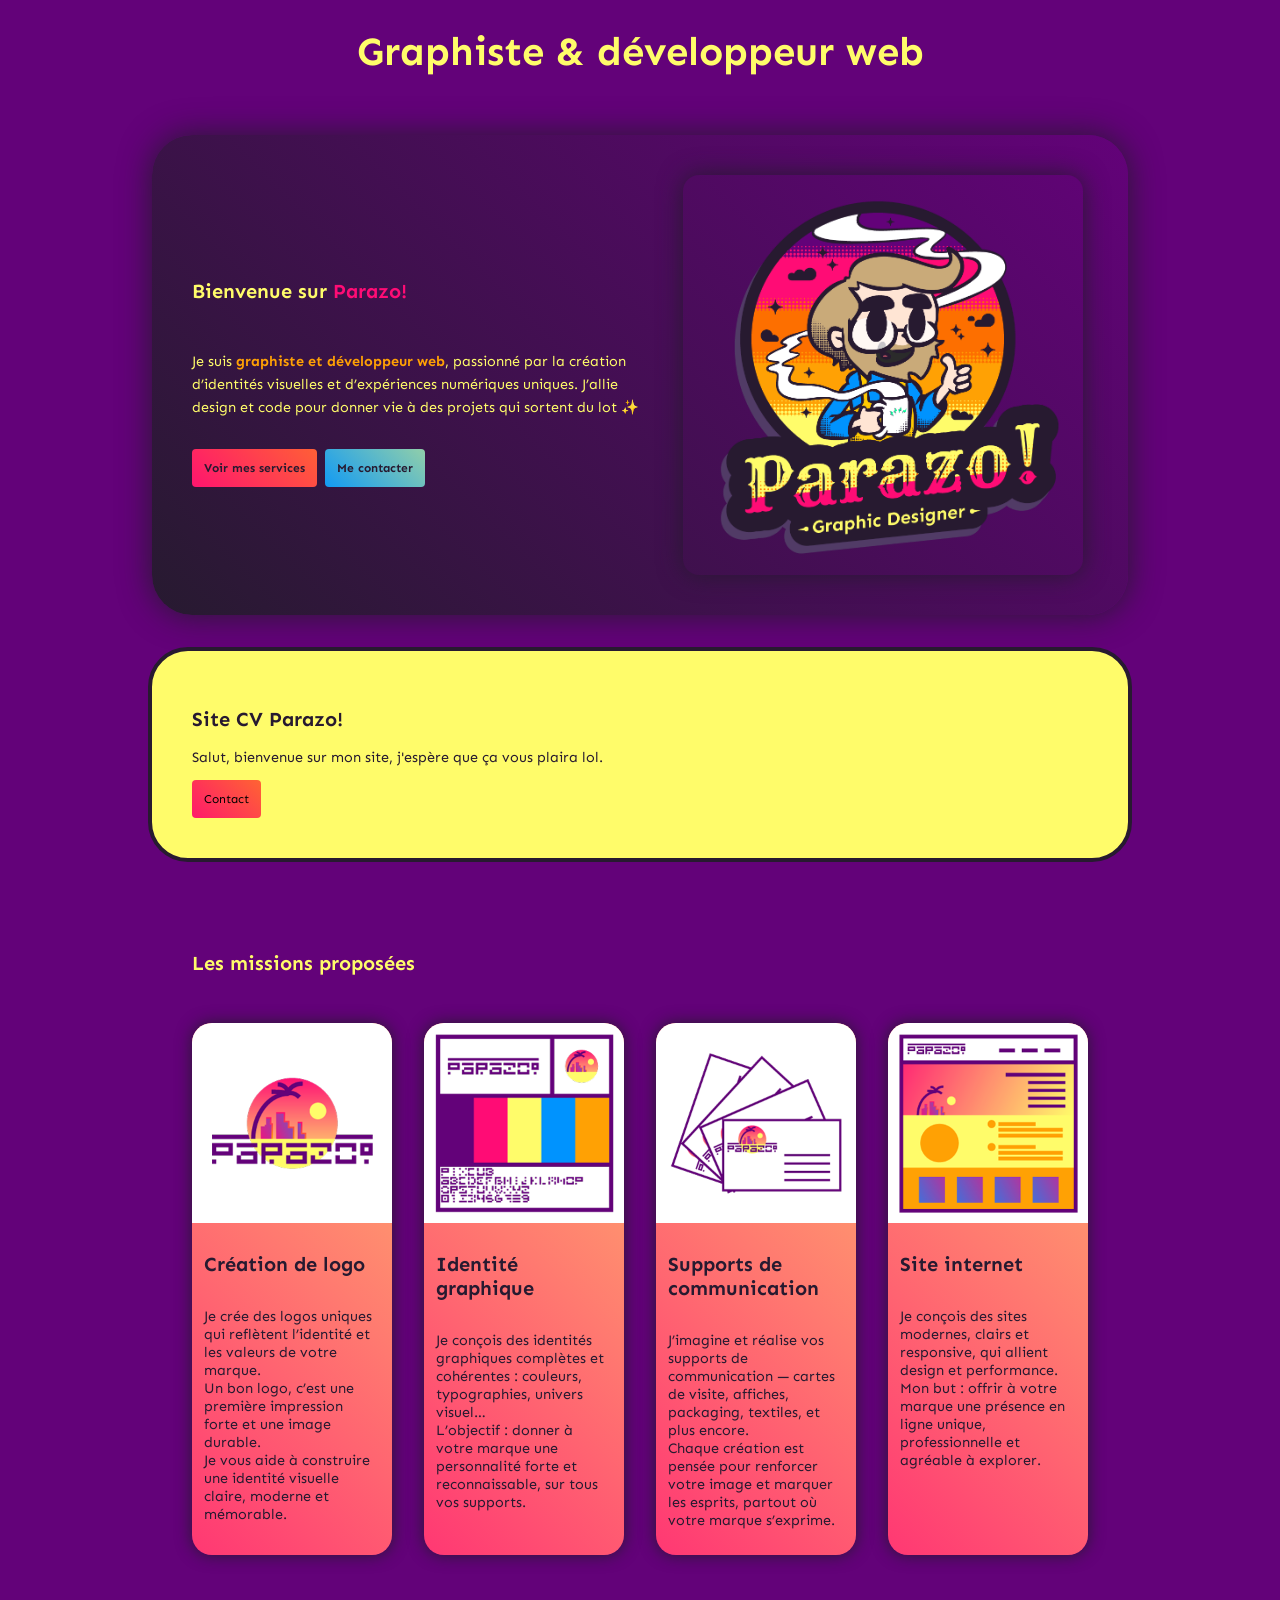
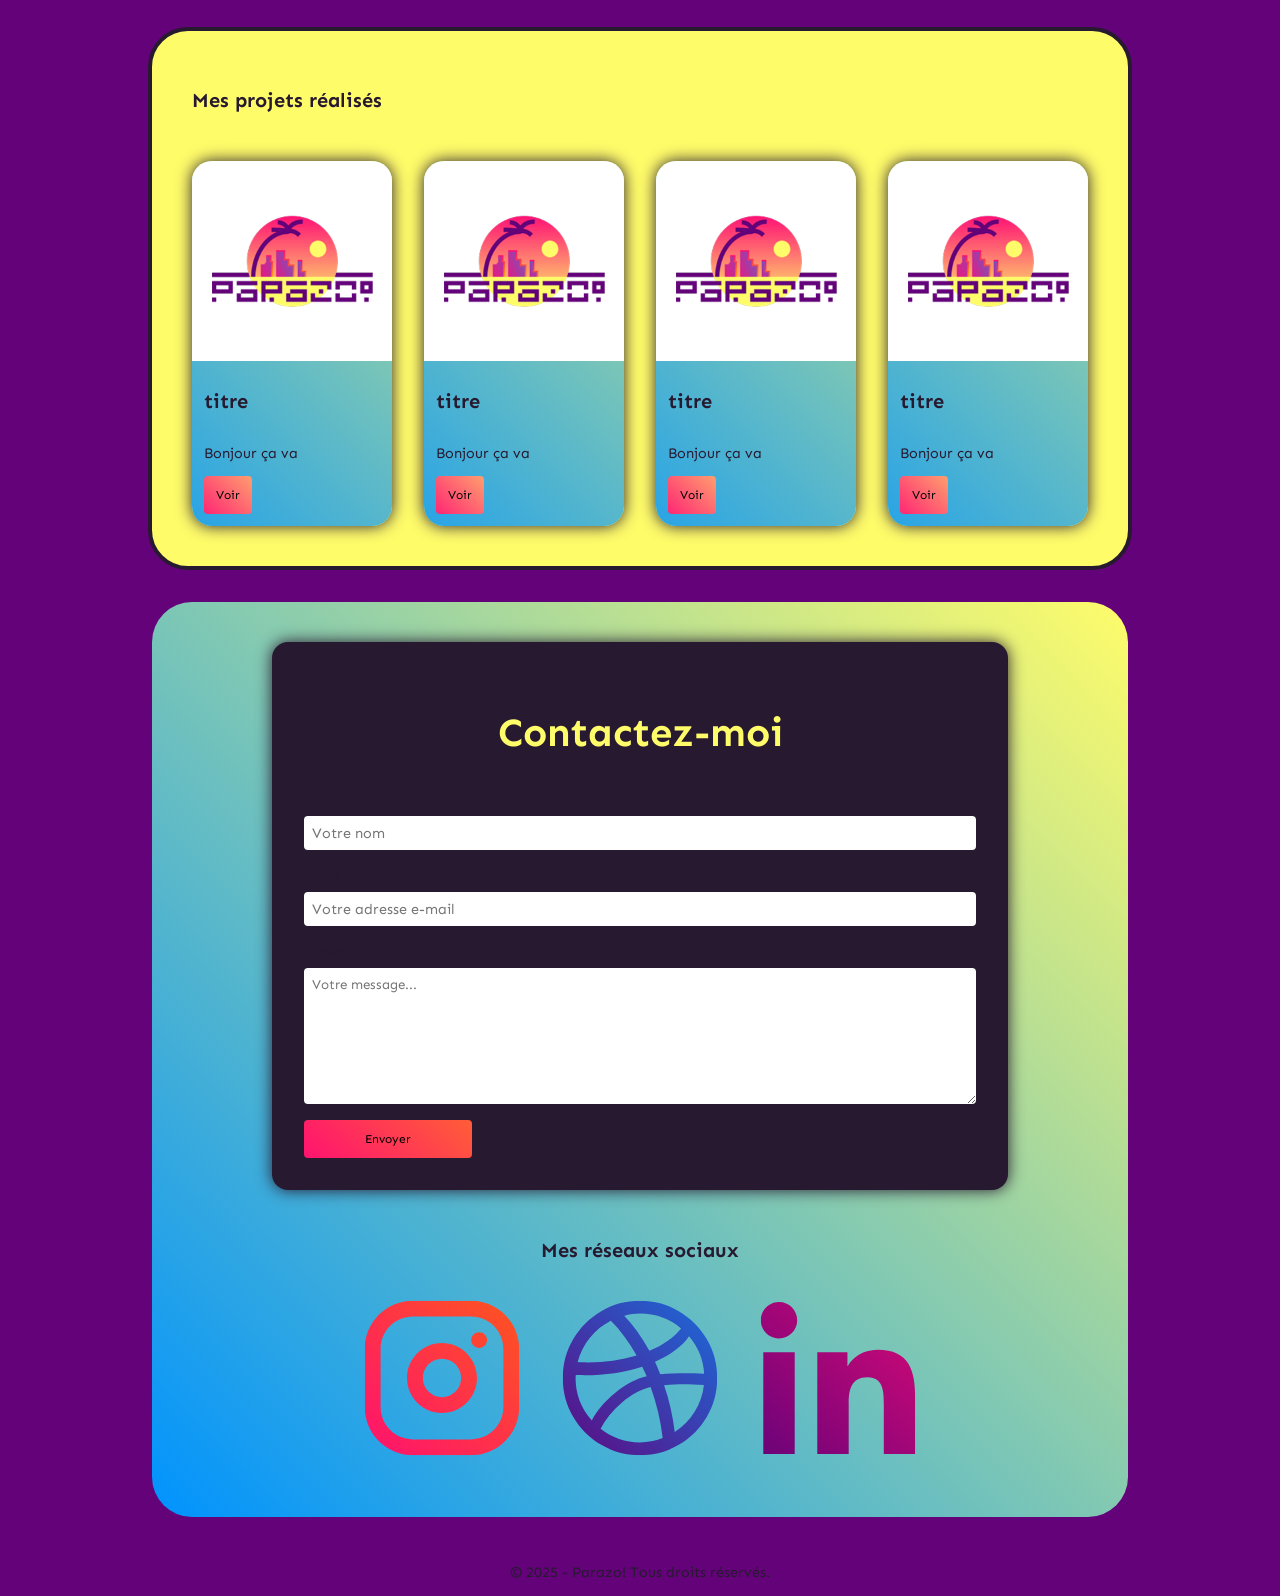
==== site/index.html @ 8d4d84cd "animation on cards" ====
<!doctype html>
<html lang="fr">
<head>
  <meta charset="utf-8">
  <meta name="viewport" content="width=device-width, initial-scale=1.0">
  <title>Parazo!</title>
  <link rel="stylesheet" href="style.css">
  <link rel="preconnect" href="https://fonts.googleapis.com">
  <link rel="preconnect" href="https://fonts.gstatic.com" crossorigin>
  <link href="https://fonts.googleapis.com/css2?family=Sen:wght@400..800&display=swap" rel="stylesheet">
</head>
<body>
    <!-- <header class="background-color-light">
        <img class="logo_mobile" alt="Logo de Parazo!" src="img/logo.png">
        <img class="logo_desktop" src="img/texteonly.png" alt="logo de Parazo! horizontal">
        <nav class="nav_bar element_hidden" id="nav_bar">
            <a href="index.html" class="current-page">Accueil</a>
            <a href="#">Missions</a>
            <a href="#">Projets</a>
            <a href="#contacts">Contact</a>
        </nav>
        <button class="menu_hamburger" id="menu_hamburger">
            <img src="burger.svg" alt="icon burger menu" id="icon_menu_hamburger" class="icon_menu_hamburger">
            <img src="burger_cross.svg" alt="icon cross menu" id="icon_menu_cross" class="element_hidden">
        </button>
    </header> -->
    <main id="main">
        <h1 class="font-color-light">Graphiste & développeur web</h1>
        <section id="presentation" class="section background-color-gradient-darkto1 box-shadow-l anim-trans">
            <div class="pres-content" style="display: flex; flex-direction: row; align-items: center; justify-content: space-between; gap: var(--gap-l); flex-wrap: wrap;">
                
                <!-- Bloc texte -->
                <div class="pres-text" style="flex: 1 1 45%; display: flex; flex-direction: column; gap: var(--gap-m);">
                    <h2 class="font-color-light">Bienvenue sur <span class="font-color-2">Parazo!</span></h2>
                    <p class="font-color-light" style="line-height: 1.6;">
                        Je suis <strong class="font-color-4">graphiste et développeur web</strong>, passionné par la création d’identités visuelles et d’expériences numériques uniques.  
                        J’allie design et code pour donner vie à des projets qui sortent du lot ✨
                    </p>
                    <div style="display: flex; gap: var(--gap-s); flex-wrap: wrap;">
                        <a href="#missions" class="btn background-color-gradient-size-200 background-color-gradient-2to4 background-color-gradient-hover anim-trans scale scale-clic color-clic focus box-shadow-s-hover">
                            Voir mes services
                        </a>
                        <a href="#contacts" class="btn background-color-gradient-size-200 background-color-gradient-5tolight background-color-gradient-hover anim-trans scale scale-clic color-clic focus box-shadow-s-hover">
                            Me contacter
                        </a>
                    </div>
                </div>

                <!-- Bloc image ou visuel -->
                <div class="pres-image" style="flex: 1 1 40%; display: flex; justify-content: center; align-items: center;">
                    <img src="img/logo.png" alt="Illustration de Parazo" 
                        style="width: 100%; max-width: 400px; border-radius: var(--border-radius-m); box-shadow: 0 0 3rem var(--color-dark);">
                </div>

            </div>
        </section>
        <section id="presentation" class="section section-pos">
            <h2>Site CV Parazo!</h2>
            <p>Salut, bienvenue sur mon site, j'espère que ça vous plaira lol.</p>
            <button class="btn background-color-gradient-size-200 background-color-gradient-2to4 background-color-gradient-hover anim-trans scale scale-clic color-clic focus box-shadow-s-hover">
                Contact
            </button>
        </section>
        <section id="missions" class="section pres-missions">
            <h2 class="font-color-light">Les missions proposées</h2>
            <div class="pres-missions-cards anim-scroll-card anim-trans">
                <article id="card" class="card background-color-gradient-2tolight background-color-gradient-size-200 background-color-gradient-hover anim-trans scale box-shadow-m box-shadow-l-hover">
                    <img class="card-img" src="img/missions/logo.png" alt="illustration mission logo">
                    <div class="card-body font-color-dark">
                        <h2>Création de logo</h2>
                        <p>Je crée des logos uniques qui reflètent l’identité et les valeurs de votre marque.<br>
Un bon logo, c’est une première impression forte et une image durable.<br>
Je vous aide à construire une identité visuelle claire, moderne et mémorable.</p>
                        <!-- <button class="btn background-color-gradient-size-200 background-color-gradient-5tolight background-color-gradient-hover anim-trans scale scale-clic color-clic focus box-shadow-s-hover">
                            Voir
                        </button> -->
                    </div>
                </article>
                <article id="card" class="card background-color-gradient-2tolight background-color-gradient-size-200 background-color-gradient-hover anim-trans scale box-shadow-m box-shadow-l-hover">
                    <img class="card-img" src="img/missions/identite.png" alt="illustration mission logo">
                    <div class="card-body font-color-dark">
                        <h2>Identité graphique</h2>
                        <p>Je conçois des identités graphiques complètes et cohérentes : couleurs, typographies, univers visuel…<br>
L’objectif : donner à votre marque une personnalité forte et reconnaissable, sur tous vos supports.</p>
                        <!-- <button class="btn background-color-gradient-size-200 background-color-gradient-5tolight background-color-gradient-hover anim-trans scale scale-clic color-clic focus box-shadow-s-hover">
                            Voir
                        </button> -->
                    </div>
                </article>
                <article id="card" class="card background-color-gradient-2tolight background-color-gradient-size-200 background-color-gradient-hover anim-trans scale box-shadow-m box-shadow-l-hover">
                    <img class="card-img" src="img/missions/carte.png" alt="illustration mission logo">
                    <div class="card-body font-color-dark">
                        <h2>Supports de communication</h2>
                        <p>J’imagine et réalise vos supports de communication — cartes de visite, affiches, packaging, textiles, et plus encore.<br>
Chaque création est pensée pour renforcer votre image et marquer les esprits, partout où votre marque s’exprime.</p>
                        <!-- <button class="btn background-color-gradient-size-200 background-color-gradient-5tolight background-color-gradient-hover anim-trans scale scale-clic color-clic focus box-shadow-s-hover">
                            Voir
                        </button> -->
                    </div>
                </article>
                <article id="card" class="card background-color-gradient-2tolight background-color-gradient-size-200 background-color-gradient-hover anim-trans scale box-shadow-m box-shadow-l-hover">
                    <img class="card-img" src="img/missions/website.png" alt="illustration mission logo">
                    <div class="card-body font-color-dark">
                        <h2>Site internet</h2>
                        <p>Je conçois des sites modernes, clairs et responsive, qui allient design et performance.<br>
Mon but : offrir à votre marque une présence en ligne unique, professionnelle et agréable à explorer.</p>
                        <!-- <button class="btn background-color-gradient-size-200 background-color-gradient-5tolight background-color-gradient-hover anim-trans scale scale-clic color-clic focus box-shadow-s-hover">
                            Voir
                        </button> -->
                    </div>
                </article>
            </div>
        </section>
        <section id="projects" class="section section-pos pres-missions">
            <h2 class="font-color-dark">Mes projets réalisés</h2>
            <div class="pres-missions-cards anim-scroll-card anim-trans">
                <article id="card" class="card background-color-gradient-5tolight background-color-gradient-size-200 background-color-gradient-hover anim-trans scale box-shadow-m box-shadow-l-hover">
                    <img class="card-img" src="img/missions/logo.png" alt="illustration mission logo">
                    <div class="card-body font-color-dark">
                        <h2>titre</h2>
                        <p>Bonjour ça va</p>
                        <button class="btn background-color-gradient-size-200 background-color-gradient-2tolight background-color-gradient-hover anim-trans scale scale-clic color-clic focus box-shadow-s-hover">
                            Voir
                        </button>
                    </div>
                </article>
                <article id="card" class="card background-color-gradient-5tolight background-color-gradient-size-200 background-color-gradient-hover anim-trans scale box-shadow-m box-shadow-l-hover">
                    <img class="card-img" src="img/missions/logo.png" alt="illustration mission logo">
                    <div class="card-body font-color-dark">
                        <h2>titre</h2>
                        <p>Bonjour ça va</p>
                        <button class="btn background-color-gradient-size-200 background-color-gradient-2tolight background-color-gradient-hover anim-trans scale scale-clic color-clic focus box-shadow-s-hover">
                            Voir
                        </button>
                    </div>
                </article>
                <article id="card" class="card background-color-gradient-5tolight background-color-gradient-size-200 background-color-gradient-hover anim-trans scale box-shadow-m box-shadow-l-hover">
                    <img class="card-img" src="img/missions/logo.png" alt="illustration mission logo">
                    <div class="card-body font-color-dark">
                        <h2>titre</h2>
                        <p>Bonjour ça va</p>
                        <button class="btn background-color-gradient-size-200 background-color-gradient-2tolight background-color-gradient-hover anim-trans scale scale-clic color-clic focus box-shadow-s-hover">
                            Voir
                        </button>
                    </div>
                </article>
                <article id="card" class="card background-color-gradient-5tolight background-color-gradient-size-200 background-color-gradient-hover anim-trans scale box-shadow-m box-shadow-l-hover">
                    <img class="card-img" src="img/missions/logo.png" alt="illustration mission logo">
                    <div class="card-body font-color-dark">
                        <h2>titre</h2>
                        <p>Bonjour ça va</p>
                        <button class="btn background-color-gradient-size-200 background-color-gradient-2tolight background-color-gradient-hover anim-trans scale scale-clic color-clic focus box-shadow-s-hover">
                            Voir
                        </button>
                    </div>
                </article>
            </div>
        </section>
        <section id="contacts" class="contacts background-color-gradient-5tolight">
            <div class="contact-form background-color-dark font-color-light box-shadow-m anim-scroll-card anim-trans">
                <h1 class="text-align-center">Contactez-moi</h1>
                <form class="form">
                    <div class="form-group">
                        <label for="name">Nom</label>
                        <input type="text" id="name" name="name" placeholder="Votre nom" class="focus-form" required>
                    </div>
                    <div class="form-group">
                        <label for="email">Email</label>
                        <input type="email" id="email" name="email" placeholder="Votre adresse e-mail" class="focus-form" required>
                    </div>
                    <div class="form-group">
                        <label for="message">Message</label>
                        <textarea id="message" name="message" placeholder="Votre message..." class="focus-form" required></textarea>
                    </div>
                    <button type="submit" class="btn btn-form align-self-left background-color-gradient-size-200 background-color-gradient-2to4 background-color-gradient-hover anim-trans scale scale-clic color-clic focus box-shadow-s-hover">
                        Envoyer
                    </button>
                </form>
            </div>
            <div class="contact-socials">
                <h2>Mes réseaux sociaux</h2>
                <div class="socials">
                    <img class="scale anim-trans" src="socials/insta.svg">
                    <img class="scale anim-trans" src="socials/dribbble.svg">
                    <img class="scale anim-trans" src="socials/linkedin.svg">
                </div>
            </div>
        </section>
    </main>
    <footer>
        <p>© 2025 - Parazo! Tous droits réservés.</p>
    </footer>
    <script src="js/menu_hamburger.js"></script>
    <script src="js/test_alveoles.js"></script>
    <script src="js/slider.js"></script>
    <script src="anim-scroll-card.js"></script>
</body>
</html>
---- site/style.css ----
/*

Voici le CSS.
Pour aller au CSS desktop, ctrl + f --> tapez "CSS desktop"
Pour aller au CSS mobile, ctrl + f --> tapez "CSS mobile"

*/

/*
    | SYSTEMIC CSS DOC
    ------------------

    OBJECTIF :
    Ce fichier définit un DESIGN SYSTEM stable basé sur la charte graphique.
    On y trouve :
    - Des variables globales (couleurs, radius, border, gap…)
    - Des classes utilitaires fixes (couleurs, alignement, box-shadows…)
    - Des règles globales (focus, base typographique)

    PHILOSOPHIE :
    - Les variables : servent aux styles constants, communs à tous les éléments 
      (ex : radius des sections, border size des composants).
    - Les classes utilitaires : servent à appliquer rapidement les variantes 
      prévues par la charte (ex : choisir parmi 4 couleurs de fond prédéfinies).
    - Pas de nouvelle couleur, pas de valeur inventée : tout vient de la charte.
    - Accessibilité : focus visible et uniforme partout.

    STRUCTURE :
    1. VARIABLES
       - Couleurs officielles de la charte
       - Border-radius et border-size globaux
       - Gaps standards
    2. CLASSES UTILITAIRES
       - Couleurs (texte, fond, gradients)
       - Alignement (text-align, align-self)
       - Ombres (box-shadow normal et hover)
    3. BASE
       - Font globale
       - Règles typographiques par défaut
       - Layout de base (body, section, etc.)
    4. ETATS
       - Focus (accessibilité)
       - Hover sur backgrounds/ombres

    NOTES :
    - Couleurs : les numéros (1 à 5) viennent directement de la charte graphique.
    - Gradients : seuls les dégradés 3 to 2, 2 to 4, 5 to 4, 1 to 5 to dark sont disponibles.
    - Border-radius & border-size : uniquement en variables, 
      car constants pour chaque type de composant.
    - Box-shadow : disponible en version "par défaut" et "hover" 
      pour gérer facilement les états interactifs (ex : bouton, carte).
    - Text-align : left & center sont utilisés régulièrement, right est optionnel.

    → Ce système est volontairement FIXE : pas prévu d’évolution
      (les besoins sont couverts par la charte).
*/


/*
    | VARIABLES
*/
:root {
    /*couleurs*/
    --color-1: #630279;  /* Violet foncé */
    --color-2: #ff0c75;  /* Rose vif */
    --color-3: #fd6f00;  /* Orange intense */
    --color-4: #ffa104;  /* Orange clair */
    --color-5: #0093fe;  /* Bleu vif */
    --color-light: #fffc6a;  /* Jaune pastel */
    --color-dark: #271a30;  /* Violet très foncé */

    /*border-radius*/
    --border-radius-l: 5rem;
    --border-radius-m: 2rem;
    --border-radius-s: 0.5rem;

    /*border size*/
    --border-size-l: 0.6rem;
    --border-size-m: 0.4rem;
    --border-size-s: 0.25rem;

    /*gap*/
    --gap-l: 4rem;
    --gap-m: 2rem;
    --gap-s: 1rem;
}

/* CLASSES COULEURS FONT */
.font-color-1 {
    color: var(--color-1);
}
.font-color-2 {
    color: var(--color-2);
}
.font-color-3 {
    color: var(--color-3);
}
.font-color-4 {
    color: var(--color-4);
}
.font-color-5 {
    color: var(--color-5);
}
.font-color-light{
    color: var(--color-light);
}
.font-color-dark {
    color: var(--color-dark);
}
.font-color-white {
    color: white;
}

/* CLASSES COULEURS BACKGROUND */
.background-color-1 {
    background-color: var(--color-1) ;
}
.background-color-2 {
    background-color: var(--color-2) ;
}
.background-color-3 {
    background-color: var(--color-3) ;
}
.background-color-4 {
    background-color: var(--color-4) ;
}
.background-color-5 {
    background-color: var(--color-5) ;
}
.background-color-light {
    background-color: var(--color-light) ;
}
.background-color-dark {
    background-color: var(--color-dark) ;
}
.background-color-gradient-1to2 {
    background-image: linear-gradient(45deg, var(--color-1), var(--color-2));
}
.background-color-gradient-1to3 {
    background-image: linear-gradient(45deg, var(--color-1), var(--color-3));
}
.background-color-gradient-1to4 {
    background-image: linear-gradient(45deg, var(--color-1), var(--color-4));
}
.background-color-gradient-1to5 {
    background-image: linear-gradient(45deg, var(--color-1), var(--color-5));
}
.background-color-gradient-3to2 {
    background-image: linear-gradient(45deg, var(--color-3), var(--color-2));
}
.background-color-gradient-3to4 {
    background-image: linear-gradient(45deg, var(--color-3), var(--color-4));
}
.background-color-gradient-2to4 {
    background-image: linear-gradient(45deg, var(--color-2), var(--color-4));
}
.background-color-gradient-2tolight {
    background-image: linear-gradient(45deg, var(--color-2), var(--color-light));
}
.background-color-gradient-4tolight {
    background-image: linear-gradient(45deg, var(--color-4), var(--color-light));
}
.background-color-gradient-5to4 {
    background-image: linear-gradient(45deg, var(--color-5), var(--color-4));
}
.background-color-gradient-5tolight {
    background-image: linear-gradient(45deg, var(--color-5), var(--color-light));
}
.background-color-gradient-lightto2 {
    background-image: linear-gradient(45deg, var(--color-light), var(--color-2));
}
.background-color-gradient-darkto1 {
    background-image: linear-gradient(45deg, var(--color-dark), var(--color-1));
}
.background-color-gradient-1to5todark {
    background: radial-gradient(circle at bottom right, var(--color-1), transparent 70%),
                radial-gradient(circle at bottom left, var(--color-5), transparent 70%),
                radial-gradient(circle at top center, var(--color-dark), transparent 70%);
}
.background-color-gradient-size-200 {
    background-size: 200% 200%;
    background-position: 0;
}

/* TEXT ALIGN */
.text-align-left {
    text-align: left;
}
.text-align-center {
    text-align: center;
}
.text-align-right {
    text-align: right;
}

/* ALIGN-SELF */
.align-self-start {
    align-self: flex-start;
}
.align-self-center {
    align-self: center;
}
.align-self-end {
    align-self: flex-end;
}

/* BASE */
* {
    font-family: Sen, 'Trebuchet MS', 'Lucida Sans Unicode', 'Lucida Grande', 'Lucida Sans', Arial, sans-serif;
}

html {
    font-size: 8px;
    background-color: var(--color-1);
    color: var(--color-dark);
}

h1 {
    font-size: 5rem;
}

h2 {
    font-size: 2.5rem;
}

h3 {
    font-size: 2rem;
}

p, a, form, input {
    font-size: 1.8rem;
    color: var(--color-dark);
}

a {
    font-weight: bold;
    text-decoration: none;
}

body {
    margin: 0 auto;
    display: flex;
    flex-direction: column;
    align-items: center;
    gap: var(--gap-l);
}

main {
    width: 100%;
    display: flex;
    flex-direction: column;
    align-items: center;
    gap: var(--gap-l);
}

section {
    width: 70%;
    padding: 5rem;
    border-radius: var(--border-radius-l);
}

.section-pos {
    background-color: var(--color-light); /*section avec fond + border*/
    border: var(--border-size-l) solid var(--color-dark);
}

.invisible {
    opacity: 0;
}

.visible {
    opacity: 1;
}

/*HOVER ACTIVE FOCUS*/
.anim-trans {
    transition: background-position .8s ease-out,
                box-shadow 0.3s ease,
                translate 0.3s ease,
                transform 0.7s ease,
                background-color 0.3s ease,
                opacity 0.7s ease;
}

.scale:hover {
    transform: scale(1.1, 1.1);
}

.scale-clic:active {
    transform: scale(0.95, 0.95);
}

.color-clic:active {
    background-color: #0093fe;
}

.background-color-gradient-hover:hover {
    background-position: 100% 0;
}

.focus:focus-visible {
    outline: var(--border-size-s) solid var(--color-5);
    outline-offset: 0.5rem;
}

/*BOX SHADOW*/
.box-shadow-l {
    box-shadow: 0 0 4rem var(--color-dark);
}
.box-shadow-m {
    box-shadow: 0 0 2rem var(--color-dark);
}
.box-shadow-s {
    box-shadow: 0 0 1rem var(--color-dark);
}
.box-shadow-l-hover:hover {
    box-shadow: 0 0 1.5rem var(--color-dark);
}
.box-shadow-m-hover:hover {
    box-shadow: 0 0 1rem var(--color-dark);
}
.box-shadow-s-hover:hover {
    box-shadow: 0 0 0.5rem var(--color-dark);
}


/* CSS CARDS */
.card {
    box-sizing: border-box;
    width: 23%;
    min-width: 150px;
    overflow: hidden;
    border-radius: 20px;
    display: flex;
    flex-direction: column;
    align-items: flex-start;
    align-self: stretch;
}

.card-img {
    background-color: white;
    width: 100%;
}

.card-img img {
    width: 100%;
}

.card-body {
    flex: 1;
    padding: 1.5rem;
    display: flex;
    flex-direction: column;
    justify-content: flex-start;
}

.anim-scroll-card {
    opacity: 0;
    transform: translateY(50px);
}

.anim-scroll-card.visible {
    opacity: 1;
    transform: translateY(0);
}

/*
    | FIN CSS base
*/

/* CSS BUTTON */

.btn {
    padding: 1.5rem;
    font-size: 1.5rem;
    border: 0;
    border-radius: var(--border-radius-s);
    width: auto;
    cursor: pointer;
    align-self: start;
}

/* CSS desktop */

/*NAV*/
.menu_hamburger {
    display: none;
}

header {
    display: flex;
    flex-direction: row;
    height: auto;
    width: 100%;
    border-bottom: 5px solid var(--color-dark);
    justify-content: space-between;;
}

.logo_mobile {
    display: none;
}

.logo_desktop {
    display: inline-block;
    height: 10em;
}

nav {
    width: 50%;
    display: flex;
    flex-direction: row;
    justify-content: space-around;
    align-items: center;
}

nav div {
    width: 25%;
    text-align: center;
}

nav a {
    color: var(--color-dark);
    transition: transform 0.3s ease;
}

nav a:hover {
    transform: scale(1.1, 1.1);
}

.current-page {
    font-size: 2rem;
    font-weight: bold;
    text-decoration: underline;
}
/*  FIN NAV */

.pres-missions {
    display: flex;
    flex-direction: column;
    gap: var(--gap-l);
}

.pres-missions-cards {
    width: 100%;
    display: flex;
    flex-direction: row;
    flex-wrap: wrap;
    justify-content: space-around;
    align-items: center;
    gap: var(--gap-l);
}

.pres-missions #card {
    flex: 1 1 calc(25% - var(--gap-l));
}

/* CONTACTS */
.contacts {
    display: flex;
    flex-direction: column;
    justify-content: center;
    align-items: center;
    gap: var(--gap-l);
}

/* FORMULAIRE */

.contact-form {
    width: 75%;
    padding: var(--gap-l);
    border-radius: var(--border-radius-m);
}

.form {
    display: flex;
    flex-direction: column;
    gap: var(--gap-m);
}

.form-group {
    display: flex;
    flex-direction: column;
    gap: var(--gap-s);
}

.focus-form {
    padding: var(--gap-s);
    border: none;
    border-radius: var(--border-radius-s);
}

.focus-form:focus {
    outline: var(--border-size-s) solid var(--color-2);
    background-color: #49324f; /* couleur exclusive au focus du formulaire, je trouvais que ça rendait mieux */
    color: var(--color-light);
}

textarea {
    resize: vertical;
    min-height: 120px;
}

.btn-form {
    width: 25%;
}

/* CSS ICON SOCIAL */

.contact-socials {
    width: auto;
    display: flex;
    flex-direction: column;
    justify-content: center;
}

.socials {
    display: flex;
    flex-direction: row;
    justify-content: center;
}

/* CSS SLIDER */
.slider-container {
    position: relative;
    width: 100%;       /* Largeur fixe, tu peux la rendre responsive si besoin */
    margin: auto;
    display: flex;
    flex-direction: row;
    align-items: center;
    justify-content: center;
    gap: 1rem;
}

.slider-slides img {
    width: 100%;
    overflow: hidden;
    border-radius: 2rem;
    box-shadow: 0 0 2 2 var(--color-text);
}

.slider-btn {
    width: 10%;
}

.slider-previous {
    left: 10px;
}

.slider-next {
    right: 10px;
}

.slider-slide {
    opacity: 0;
    transform: scale(0.8);
    transition: all 0.2s ease;
}

.slider-slide-visible {
    transform: scale(1);
    opacity: 1;
}

/*CSS mobile */
@media screen and (max-width: 985px) {

    body {
        perspective: none;
    }

    header {
        display: flex;
        flex-direction: column;
        align-items: center;
        height: auto;
    }

    .menu_hamburger {
        display: block;
        width: 3em;
        position: fixed;
        right: 2em;
        top: 2em;
        background-color: var(--color-5);
        aspect-ratio: 1/1;
        border-color: transparent;
        border-radius: 0.2em;
    }

    .element_hidden {
        display: none;
    }

    nav {
        width: auto;
        position: fixed;
        right: 0;
        top: 0;
        background-color: #fffc6a;
        border-left: 5px solid #271a30;
        border-bottom: 5px solid #271a30;
        border-radius: 0px 0px 0px 10px;
        padding: 2em;
        padding-top: 8em;
        height: 10em;
        display: flex;
        flex-direction: column;
        justify-content: space-between;
        align-items: center;
    }

    nav div {
        width: auto;
    }

    nav div a:hover {
        font-size: 1.4rem;
    }

    .icon_menu_hamburger {
        vertical-align: middle;
    }

    .logo_mobile {
        display: inline-block !important;
        width: 50%;
    }

    .logo_desktop {
        display: none;
    }

    main {
        display: flex;
        flex-direction: column;
        align-items: center;
        width: 80%;
        gap: 1em;
    }

    h1 {
        font-size: 2rem;
    }

    section, article {
        border-radius: 20px;
    }

    section {
        padding: 1em;
        background-color: #fffc6a;
        border: 5px solid #271a30;
        width: 100%;
    }

    .pres_missions {
        flex-direction: column;
        align-items: center;
        gap: 1em;
    }

    .pres_missions section {
        width: 100%;
    }
    
    .pres-missions #card {
        flex: 1 1 calc(50% - var(--gap-l));
    }

    .cases_missions {
        display: grid;
        grid-template-rows: 1fr 1fr;
        grid-template-columns: 1fr 1fr;
        gap: 1em;
    }

    .projets {
        padding: 1em;
    }
    
    .cases_projets {
        gap: 1em;
        display: grid;
        grid-template-rows: 1fr 1fr;
        grid-template-columns: 1fr 1fr;
    }

    .form_socials {
        flex-direction: column;
        gap: 1em;
        align-items: center;
        width: 100%;
    }

    .formulaire {
        width: 100%;
    }

    .form {
        gap: 1em;
    }

    input, textarea {
        padding: 1em;
    }
    
    .cases_socials {
        display: flex;
        flex-direction: row;
        justify-content: space-between;
    }

    .cases_socials a article img {
        width: 4em;
    }

    /*CSS CARDS*/
    .card {
        width: 100%;
        min-width: 0;
        box-shadow: 0 0 1px rgba(55, 55, 55, 0.5), 0 0 8px rgb(0, 0, 0, 0.5);
    }
}
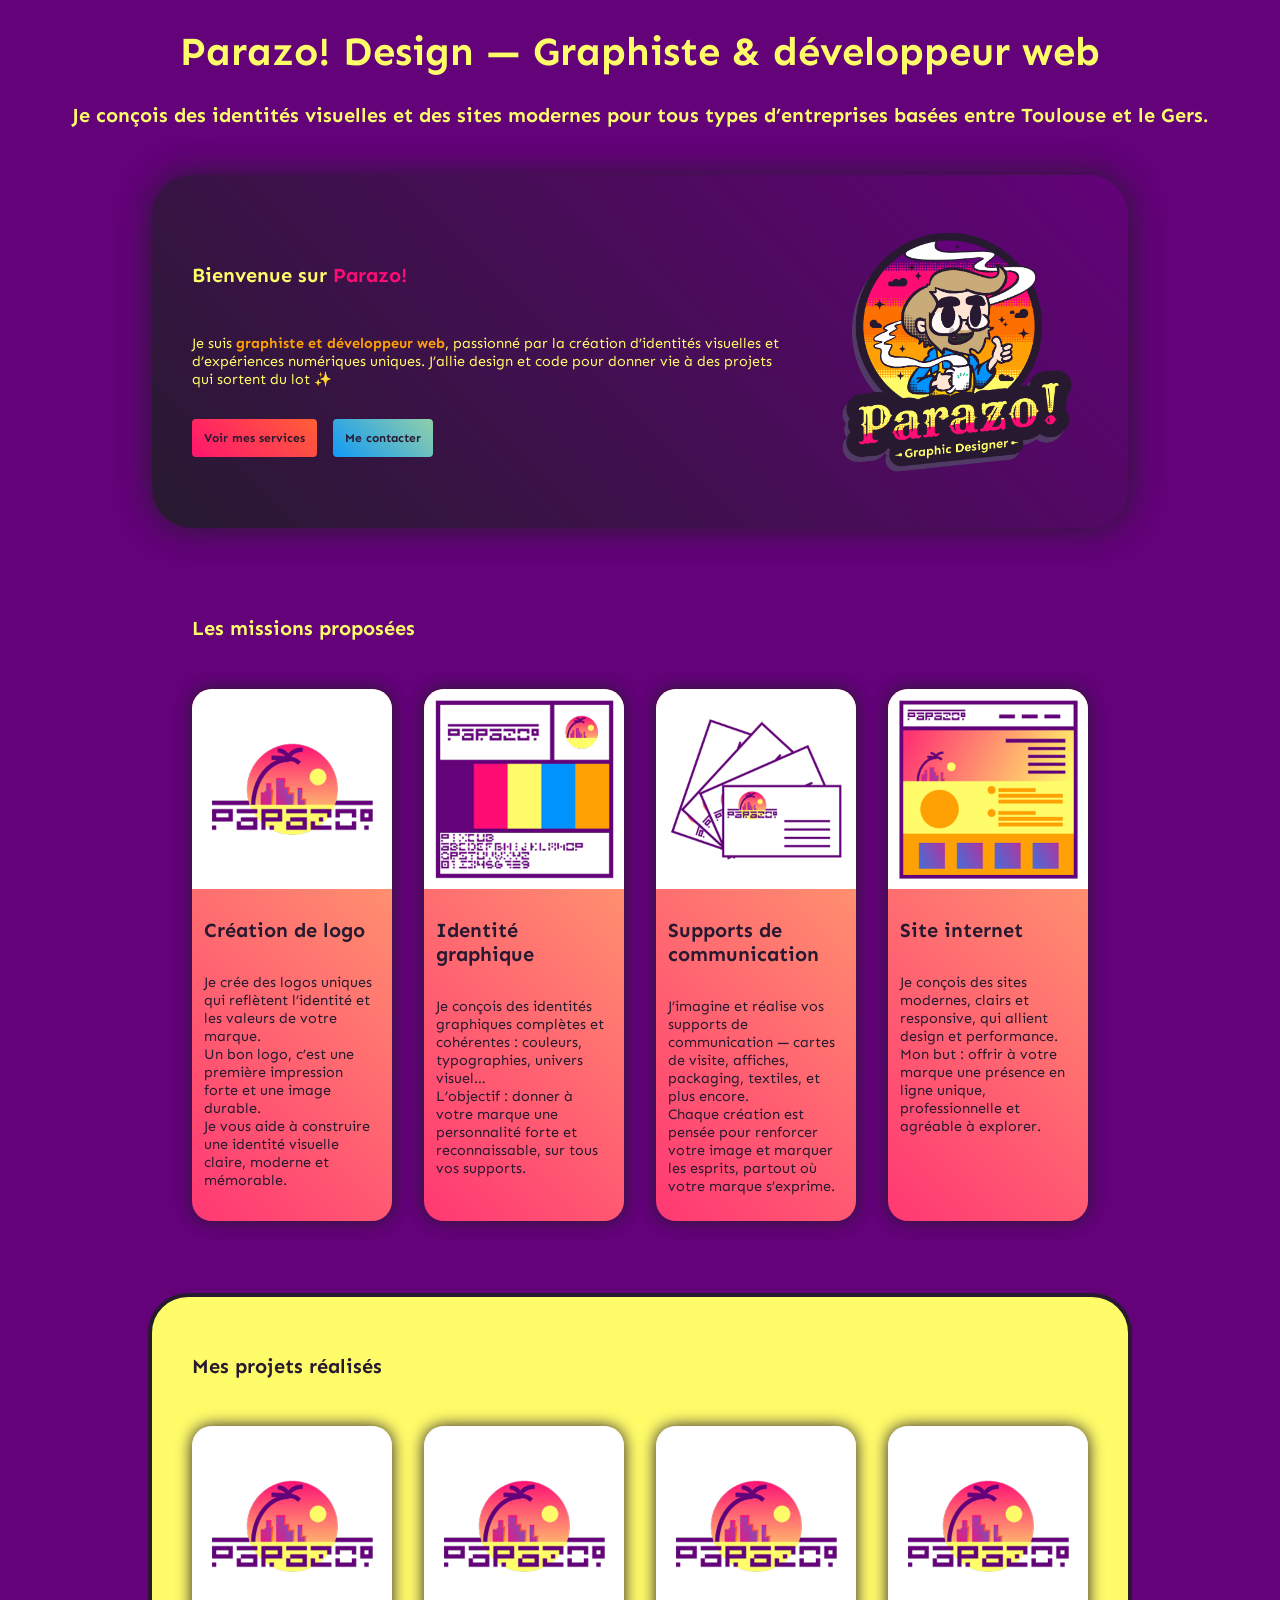
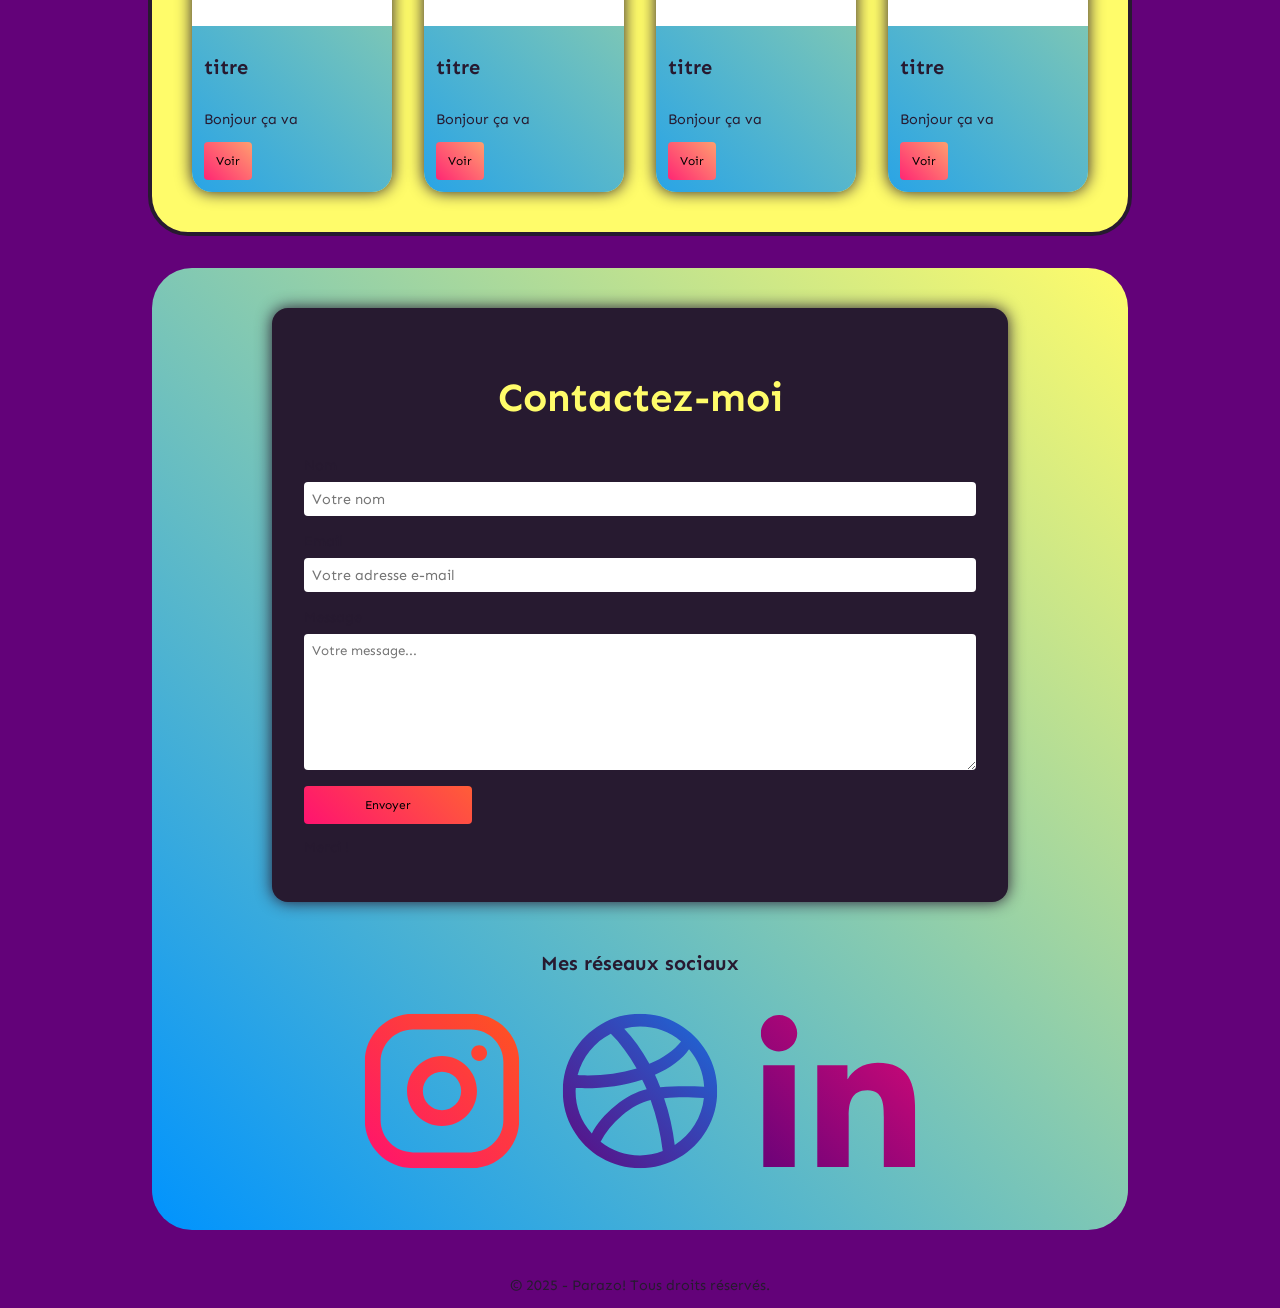
==== commit e8c0c80b: "still working on cards" ====
--- a/site/index.html
+++ b/site/index.html
@@ -25,41 +25,31 @@
         </button>
     </header> -->
     <main id="main">
-        <h1 class="font-color-light">Graphiste & développeur web</h1>
+        <div class="title">
+            <h1 class="font-color-light">Parazo! Design — Graphiste & développeur web</h1>
+            <h2>Je conçois des identités visuelles et des sites modernes pour tous types d’entreprises basées entre Toulouse et le Gers.</h2>
+        </div>
         <section id="presentation" class="section background-color-gradient-darkto1 box-shadow-l anim-trans">
-            <div class="pres-content" style="display: flex; flex-direction: row; align-items: center; justify-content: space-between; gap: var(--gap-l); flex-wrap: wrap;">
-                
-                <!-- Bloc texte -->
-                <div class="pres-text" style="flex: 1 1 45%; display: flex; flex-direction: column; gap: var(--gap-m);">
+            <div class="presentation-content">
+                <div class="presentation-content-logo">
+                    <img src="img/logo.png" alt="Illustration de Parazo">
+                </div>
+                <div class="presentation-content-text">
                     <h2 class="font-color-light">Bienvenue sur <span class="font-color-2">Parazo!</span></h2>
-                    <p class="font-color-light" style="line-height: 1.6;">
+                    <p class="font-color-light">
                         Je suis <strong class="font-color-4">graphiste et développeur web</strong>, passionné par la création d’identités visuelles et d’expériences numériques uniques.  
                         J’allie design et code pour donner vie à des projets qui sortent du lot ✨
                     </p>
-                    <div style="display: flex; gap: var(--gap-s); flex-wrap: wrap;">
+                    <span class="presentation-content-buttons">
                         <a href="#missions" class="btn background-color-gradient-size-200 background-color-gradient-2to4 background-color-gradient-hover anim-trans scale scale-clic color-clic focus box-shadow-s-hover">
                             Voir mes services
                         </a>
                         <a href="#contacts" class="btn background-color-gradient-size-200 background-color-gradient-5tolight background-color-gradient-hover anim-trans scale scale-clic color-clic focus box-shadow-s-hover">
                             Me contacter
                         </a>
-                    </div>
+                    </span>
                 </div>
-
-                <!-- Bloc image ou visuel -->
-                <div class="pres-image" style="flex: 1 1 40%; display: flex; justify-content: center; align-items: center;">
-                    <img src="img/logo.png" alt="Illustration de Parazo" 
-                        style="width: 100%; max-width: 400px; border-radius: var(--border-radius-m); box-shadow: 0 0 3rem var(--color-dark);">
-                </div>
-
             </div>
-        </section>
-        <section id="presentation" class="section section-pos">
-            <h2>Site CV Parazo!</h2>
-            <p>Salut, bienvenue sur mon site, j'espère que ça vous plaira lol.</p>
-            <button class="btn background-color-gradient-size-200 background-color-gradient-2to4 background-color-gradient-hover anim-trans scale scale-clic color-clic focus box-shadow-s-hover">
-                Contact
-            </button>
         </section>
         <section id="missions" class="section pres-missions">
             <h2 class="font-color-light">Les missions proposées</h2>
@@ -71,9 +61,6 @@
                         <p>Je crée des logos uniques qui reflètent l’identité et les valeurs de votre marque.<br>
 Un bon logo, c’est une première impression forte et une image durable.<br>
 Je vous aide à construire une identité visuelle claire, moderne et mémorable.</p>
-                        <!-- <button class="btn background-color-gradient-size-200 background-color-gradient-5tolight background-color-gradient-hover anim-trans scale scale-clic color-clic focus box-shadow-s-hover">
-                            Voir
-                        </button> -->
                     </div>
                 </article>
                 <article id="card" class="card background-color-gradient-2tolight background-color-gradient-size-200 background-color-gradient-hover anim-trans scale box-shadow-m box-shadow-l-hover">
@@ -82,9 +69,6 @@
                         <h2>Identité graphique</h2>
                         <p>Je conçois des identités graphiques complètes et cohérentes : couleurs, typographies, univers visuel…<br>
 L’objectif : donner à votre marque une personnalité forte et reconnaissable, sur tous vos supports.</p>
-                        <!-- <button class="btn background-color-gradient-size-200 background-color-gradient-5tolight background-color-gradient-hover anim-trans scale scale-clic color-clic focus box-shadow-s-hover">
-                            Voir
-                        </button> -->
                     </div>
                 </article>
                 <article id="card" class="card background-color-gradient-2tolight background-color-gradient-size-200 background-color-gradient-hover anim-trans scale box-shadow-m box-shadow-l-hover">
@@ -93,9 +77,6 @@
                         <h2>Supports de communication</h2>
                         <p>J’imagine et réalise vos supports de communication — cartes de visite, affiches, packaging, textiles, et plus encore.<br>
 Chaque création est pensée pour renforcer votre image et marquer les esprits, partout où votre marque s’exprime.</p>
-                        <!-- <button class="btn background-color-gradient-size-200 background-color-gradient-5tolight background-color-gradient-hover anim-trans scale scale-clic color-clic focus box-shadow-s-hover">
-                            Voir
-                        </button> -->
                     </div>
                 </article>
                 <article id="card" class="card background-color-gradient-2tolight background-color-gradient-size-200 background-color-gradient-hover anim-trans scale box-shadow-m box-shadow-l-hover">
@@ -104,9 +85,6 @@
                         <h2>Site internet</h2>
                         <p>Je conçois des sites modernes, clairs et responsive, qui allient design et performance.<br>
 Mon but : offrir à votre marque une présence en ligne unique, professionnelle et agréable à explorer.</p>
-                        <!-- <button class="btn background-color-gradient-size-200 background-color-gradient-5tolight background-color-gradient-hover anim-trans scale scale-clic color-clic focus box-shadow-s-hover">
-                            Voir
-                        </button> -->
                     </div>
                 </article>
             </div>
@@ -157,25 +135,30 @@
             </div>
         </section>
         <section id="contacts" class="contacts background-color-gradient-5tolight">
-            <div class="contact-form background-color-dark font-color-light box-shadow-m anim-scroll-card anim-trans">
-                <h1 class="text-align-center">Contactez-moi</h1>
-                <form class="form">
-                    <div class="form-group">
-                        <label for="name">Nom</label>
-                        <input type="text" id="name" name="name" placeholder="Votre nom" class="focus-form" required>
-                    </div>
-                    <div class="form-group">
-                        <label for="email">Email</label>
-                        <input type="email" id="email" name="email" placeholder="Votre adresse e-mail" class="focus-form" required>
-                    </div>
-                    <div class="form-group">
-                        <label for="message">Message</label>
-                        <textarea id="message" name="message" placeholder="Votre message..." class="focus-form" required></textarea>
-                    </div>
-                    <button type="submit" class="btn btn-form align-self-left background-color-gradient-size-200 background-color-gradient-2to4 background-color-gradient-hover anim-trans scale scale-clic color-clic focus box-shadow-s-hover">
-                        Envoyer
-                    </button>
-                </form>
+            <div id ="contact-form" class="contact-form background-color-dark font-color-light box-shadow-m anim-scroll-card anim-trans">
+                <div id="contact-form-inside">
+                    <h1 class="text-align-center">Contactez-moi</h1>
+                    <form class="form">
+                        <div class="form-group">
+                            <label for="name">Nom</label>
+                            <input type="text" id="name" name="name" placeholder="Votre nom" class="focus-form" required>
+                        </div>
+                        <div class="form-group">
+                            <label for="email">Email</label>
+                            <input type="email" id="email" name="email" placeholder="Votre adresse e-mail" class="focus-form" required>
+                        </div>
+                        <div class="form-group">
+                            <label for="message">Message</label>
+                            <textarea id="message" name="message" placeholder="Votre message..." class="focus-form" required></textarea>
+                        </div>
+                        <button type="submit" class="btn btn-form align-self-left background-color-gradient-size-200 background-color-gradient-2to4 background-color-gradient-hover anim-trans scale scale-clic color-clic focus box-shadow-s-hover">
+                            Envoyer
+                        </button>
+                    </form>
+                </div>
+                <div id="contact-form-send">
+                    <p>Merci !</p>
+                </div>
             </div>
             <div class="contact-socials">
                 <h2>Mes réseaux sociaux</h2>
@@ -194,5 +177,6 @@
     <script src="js/test_alveoles.js"></script>
     <script src="js/slider.js"></script>
     <script src="anim-scroll-card.js"></script>
+    <script src="form.js"></script>
 </body>
 </html>
--- a/site/style.css
+++ b/site/style.css
@@ -434,6 +434,39 @@
 }
 /*  FIN NAV */
 
+.title {
+    text-align: center;
+}
+
+.title h2 {
+    color: var(--color-light);
+}
+
+.presentation-content {
+    display: flex;
+    flex-direction: row-reverse;
+    align-items: center;
+    justify-content: space-between;
+    gap: var(--gap-l);
+}
+
+.presentation-content-logo img {
+    max-width: 600px;
+    width: 100%;
+}
+
+.presentation-content-text {
+    display: flex;
+    flex-direction: column;
+    gap: var(--gap-m);
+}
+
+.presentation-content-buttons {
+    display: flex;
+    flex-direction: row;
+    gap: var(--gap-m);
+}
+
 .pres-missions {
     display: flex;
     flex-direction: column;
@@ -504,6 +537,17 @@
     width: 25%;
 }
 
+.contact-form-inside.invisible {
+    opacity: 0;
+}
+
+.contact-form-send {
+    opacity: 0;
+}
+.contact-form-send.visible {
+    opacity: 1;
+}
+
 /* CSS ICON SOCIAL */
 
 .contact-socials {
@@ -517,6 +561,7 @@
     display: flex;
     flex-direction: row;
     justify-content: center;
+    width: 100%;
 }
 
 /* CSS SLIDER */
@@ -563,162 +608,11 @@
 
 /*CSS mobile */
 @media screen and (max-width: 985px) {
-
-    body {
-        perspective: none;
+    .presentation-content {
+        flex-direction: column;
     }
 
-    header {
-        display: flex;
-        flex-direction: column;
-        align-items: center;
-        height: auto;
+    .socials {
+        width: 40%;
     }
-
-    .menu_hamburger {
-        display: block;
-        width: 3em;
-        position: fixed;
-        right: 2em;
-        top: 2em;
-        background-color: var(--color-5);
-        aspect-ratio: 1/1;
-        border-color: transparent;
-        border-radius: 0.2em;
-    }
-
-    .element_hidden {
-        display: none;
-    }
-
-    nav {
-        width: auto;
-        position: fixed;
-        right: 0;
-        top: 0;
-        background-color: #fffc6a;
-        border-left: 5px solid #271a30;
-        border-bottom: 5px solid #271a30;
-        border-radius: 0px 0px 0px 10px;
-        padding: 2em;
-        padding-top: 8em;
-        height: 10em;
-        display: flex;
-        flex-direction: column;
-        justify-content: space-between;
-        align-items: center;
-    }
-
-    nav div {
-        width: auto;
-    }
-
-    nav div a:hover {
-        font-size: 1.4rem;
-    }
-
-    .icon_menu_hamburger {
-        vertical-align: middle;
-    }
-
-    .logo_mobile {
-        display: inline-block !important;
-        width: 50%;
-    }
-
-    .logo_desktop {
-        display: none;
-    }
-
-    main {
-        display: flex;
-        flex-direction: column;
-        align-items: center;
-        width: 80%;
-        gap: 1em;
-    }
-
-    h1 {
-        font-size: 2rem;
-    }
-
-    section, article {
-        border-radius: 20px;
-    }
-
-    section {
-        padding: 1em;
-        background-color: #fffc6a;
-        border: 5px solid #271a30;
-        width: 100%;
-    }
-
-    .pres_missions {
-        flex-direction: column;
-        align-items: center;
-        gap: 1em;
-    }
-
-    .pres_missions section {
-        width: 100%;
-    }
-    
-    .pres-missions #card {
-        flex: 1 1 calc(50% - var(--gap-l));
-    }
-
-    .cases_missions {
-        display: grid;
-        grid-template-rows: 1fr 1fr;
-        grid-template-columns: 1fr 1fr;
-        gap: 1em;
-    }
-
-    .projets {
-        padding: 1em;
-    }
-    
-    .cases_projets {
-        gap: 1em;
-        display: grid;
-        grid-template-rows: 1fr 1fr;
-        grid-template-columns: 1fr 1fr;
-    }
-
-    .form_socials {
-        flex-direction: column;
-        gap: 1em;
-        align-items: center;
-        width: 100%;
-    }
-
-    .formulaire {
-        width: 100%;
-    }
-
-    .form {
-        gap: 1em;
-    }
-
-    input, textarea {
-        padding: 1em;
-    }
-    
-    .cases_socials {
-        display: flex;
-        flex-direction: row;
-        justify-content: space-between;
-    }
-
-    .cases_socials a article img {
-        width: 4em;
-    }
-
-    /*CSS CARDS*/
-    .card {
-        width: 100%;
-        min-width: 0;
-        box-shadow: 0 0 1px rgba(55, 55, 55, 0.5), 0 0 8px rgb(0, 0, 0, 0.5);
-    }
-}
-
+}
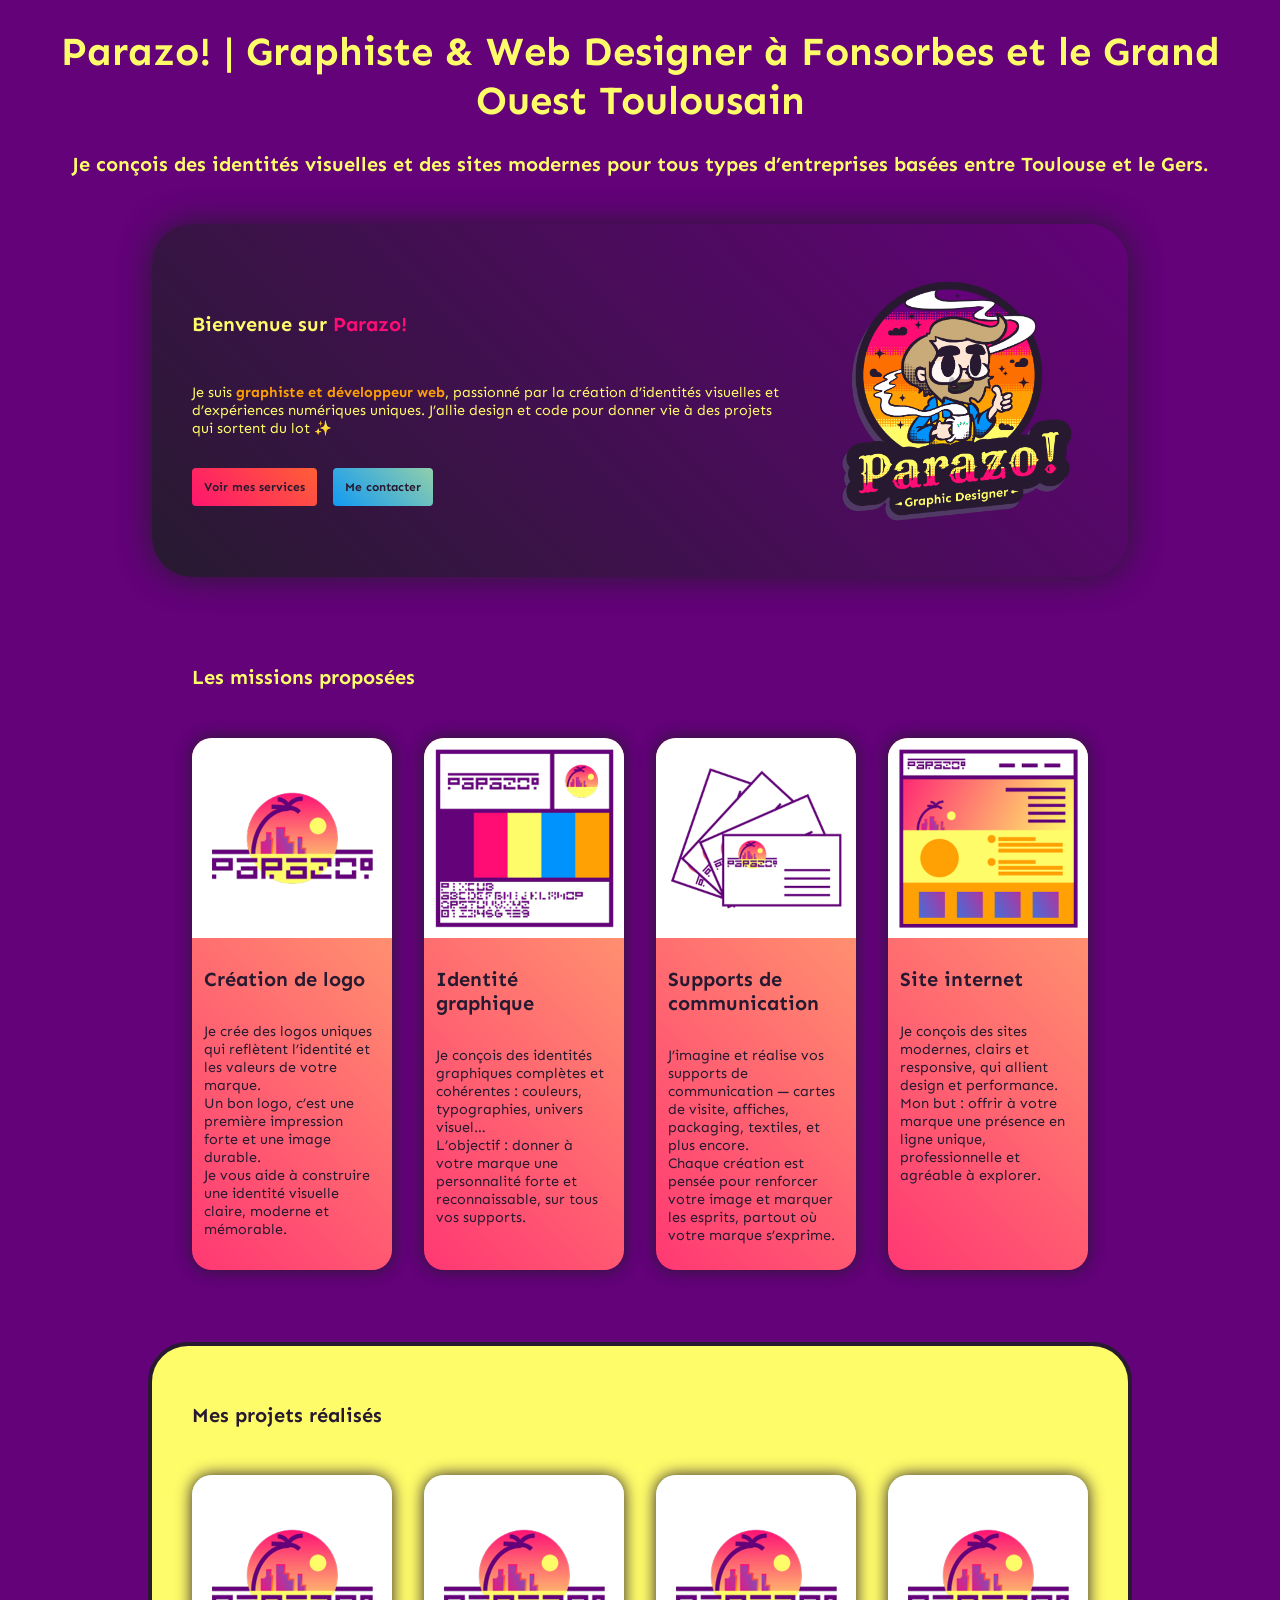
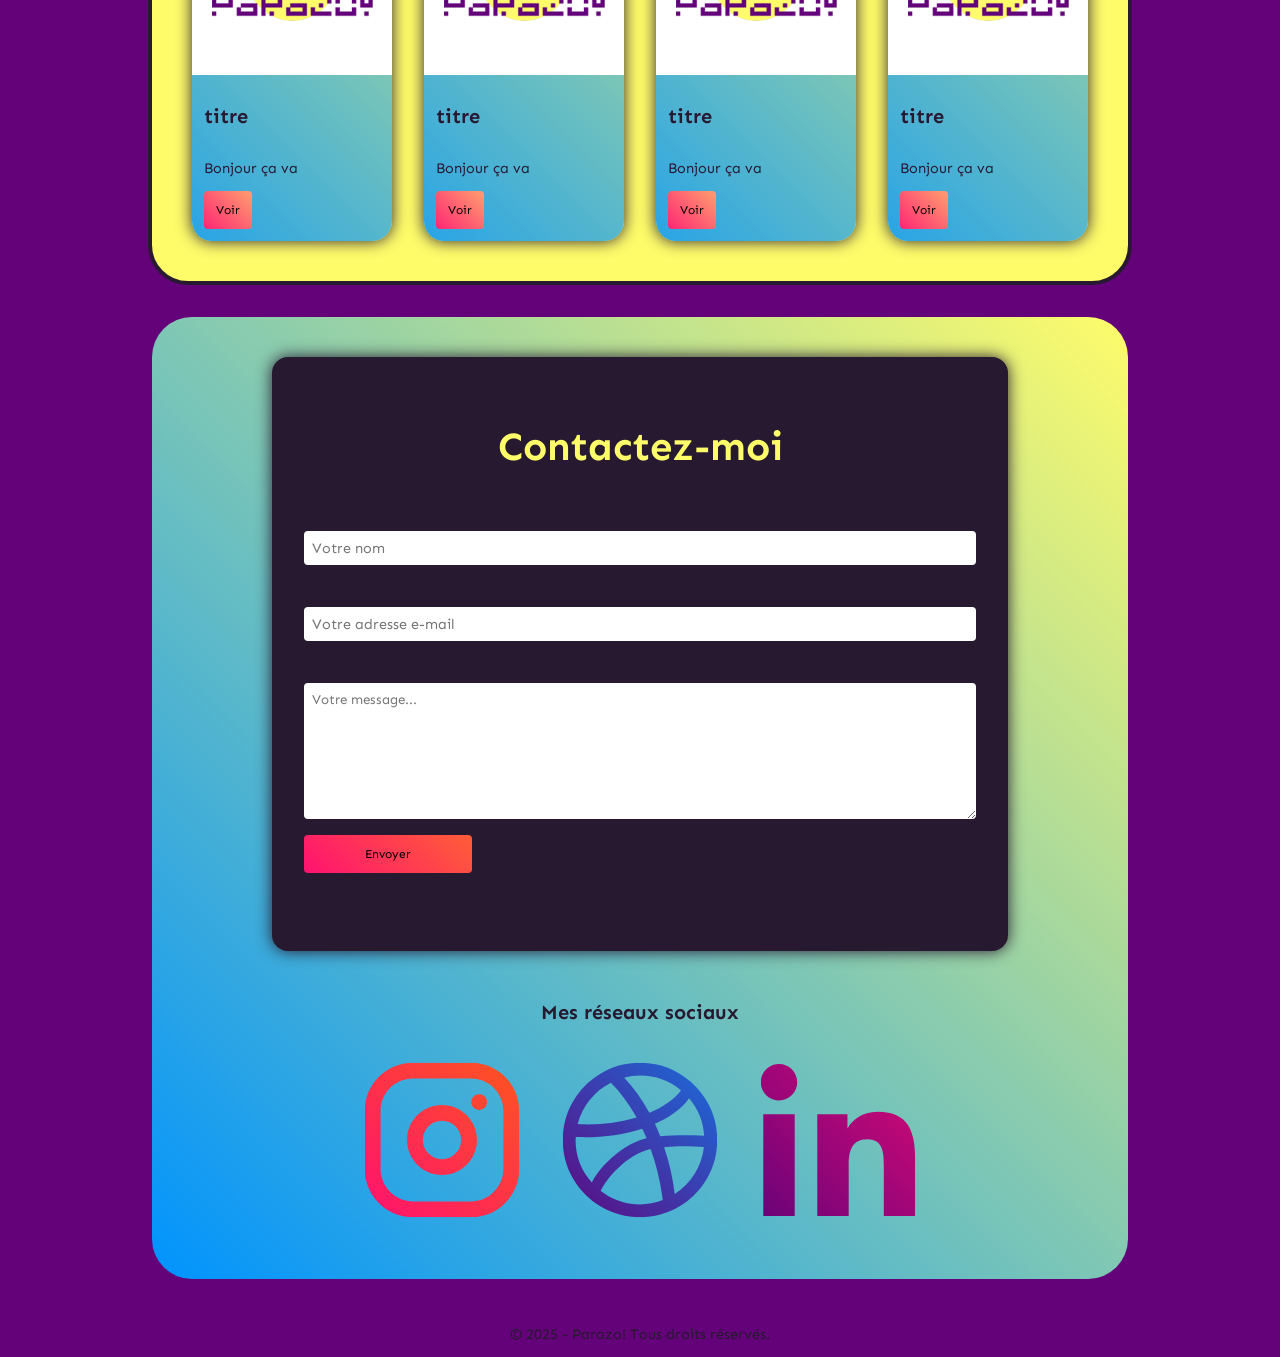
==== commit dd57a0d2: "On rebosse sur le site, on améliore la page d'accueil" ====
--- a/site/index.html
+++ b/site/index.html
@@ -3,7 +3,8 @@
 <head>
   <meta charset="utf-8">
   <meta name="viewport" content="width=device-width, initial-scale=1.0">
-  <title>Parazo!</title>
+  <title>Parazo! | Graphiste & Web Designer à Fonsorbes et le Grand Ouest Toulousain</title>
+  <meta name="description" content="Graphiste et web designer à Fonsorbes près de Toulouse et le Grand Ouest Toulousain et Gers, création de logos, identités visuelles, supports de communication et site internet pour artisans, indépendants et entreprises.">
   <link rel="stylesheet" href="style.css">
   <link rel="preconnect" href="https://fonts.googleapis.com">
   <link rel="preconnect" href="https://fonts.gstatic.com" crossorigin>
@@ -26,7 +27,7 @@
     </header> -->
     <main id="main">
         <div class="title">
-            <h1 class="font-color-light">Parazo! Design — Graphiste & développeur web</h1>
+            <h1 class="font-color-light">Parazo! | Graphiste & Web Designer à Fonsorbes et le Grand Ouest Toulousain</h1>
             <h2>Je conçois des identités visuelles et des sites modernes pour tous types d’entreprises basées entre Toulouse et le Gers.</h2>
         </div>
         <section id="presentation" class="section background-color-gradient-darkto1 box-shadow-l anim-trans">
@@ -179,4 +180,4 @@
     <script src="anim-scroll-card.js"></script>
     <script src="form.js"></script>
 </body>
-</html>+</html>
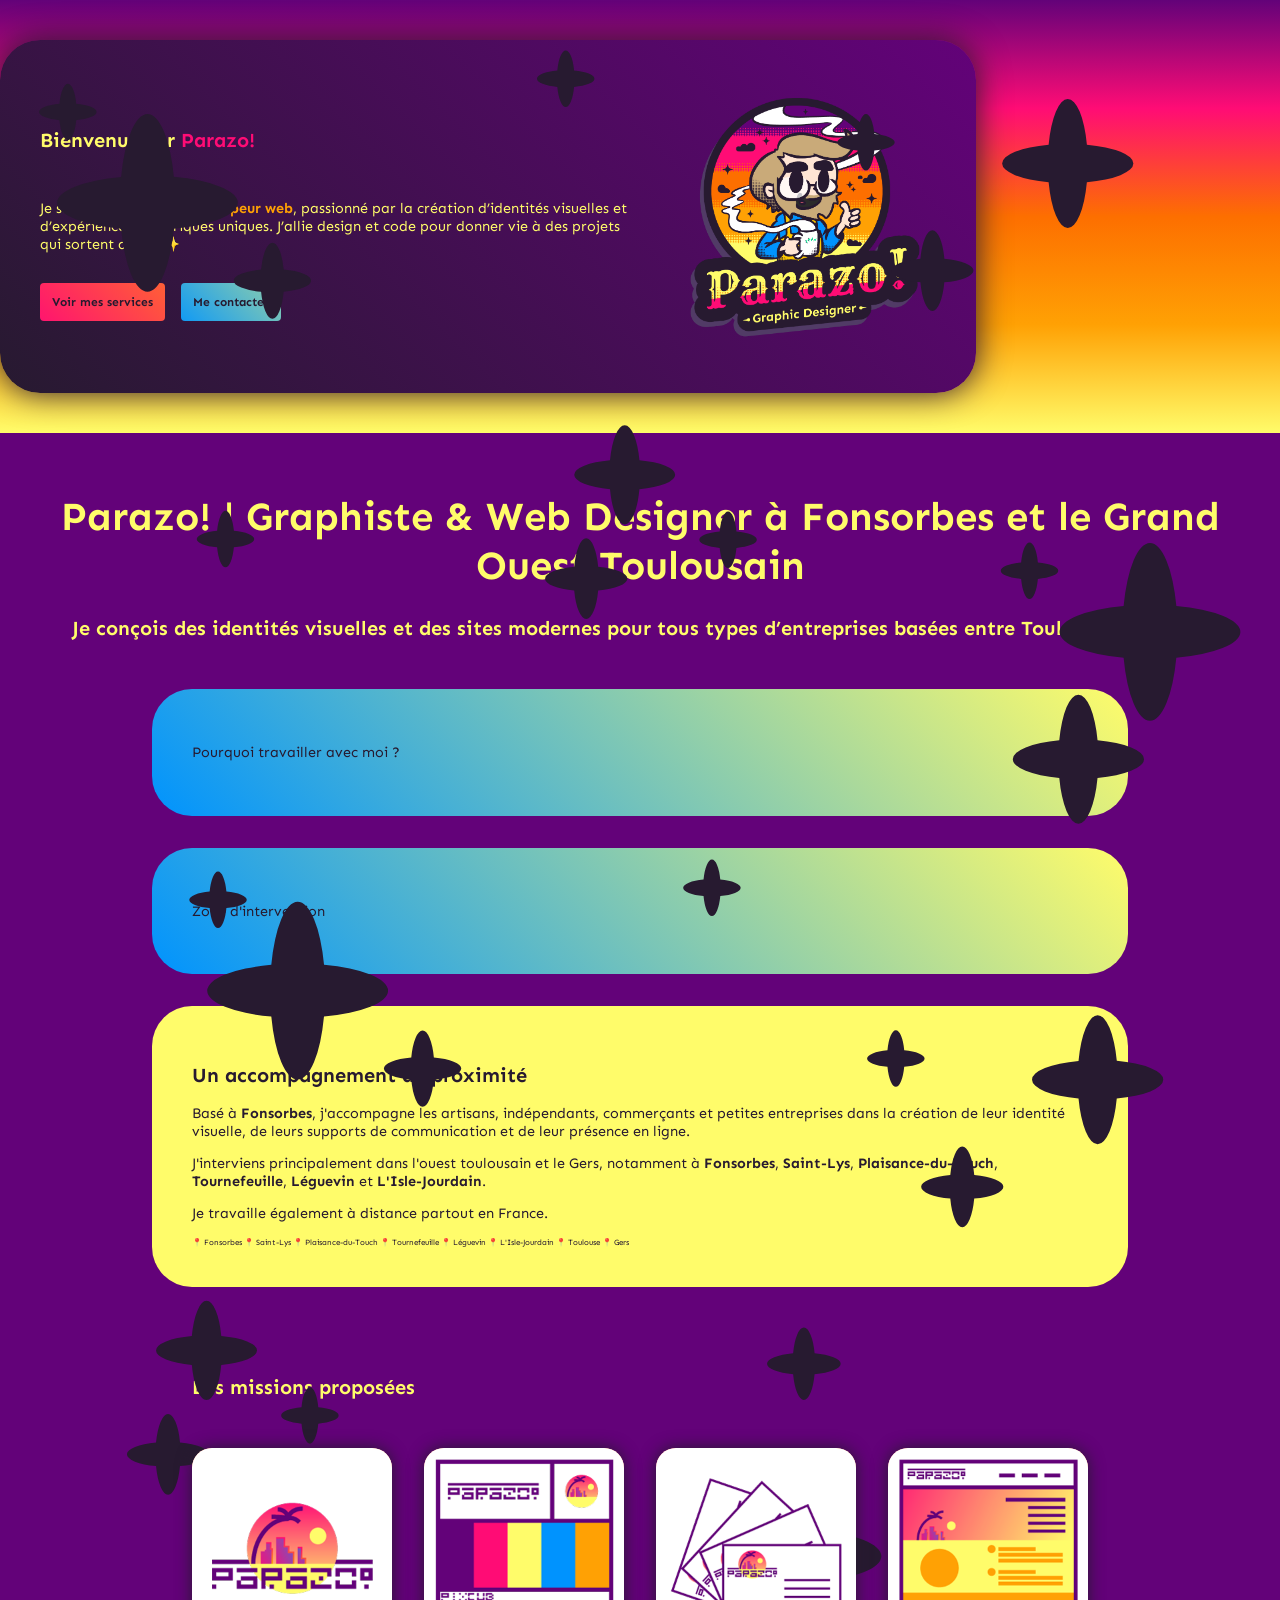
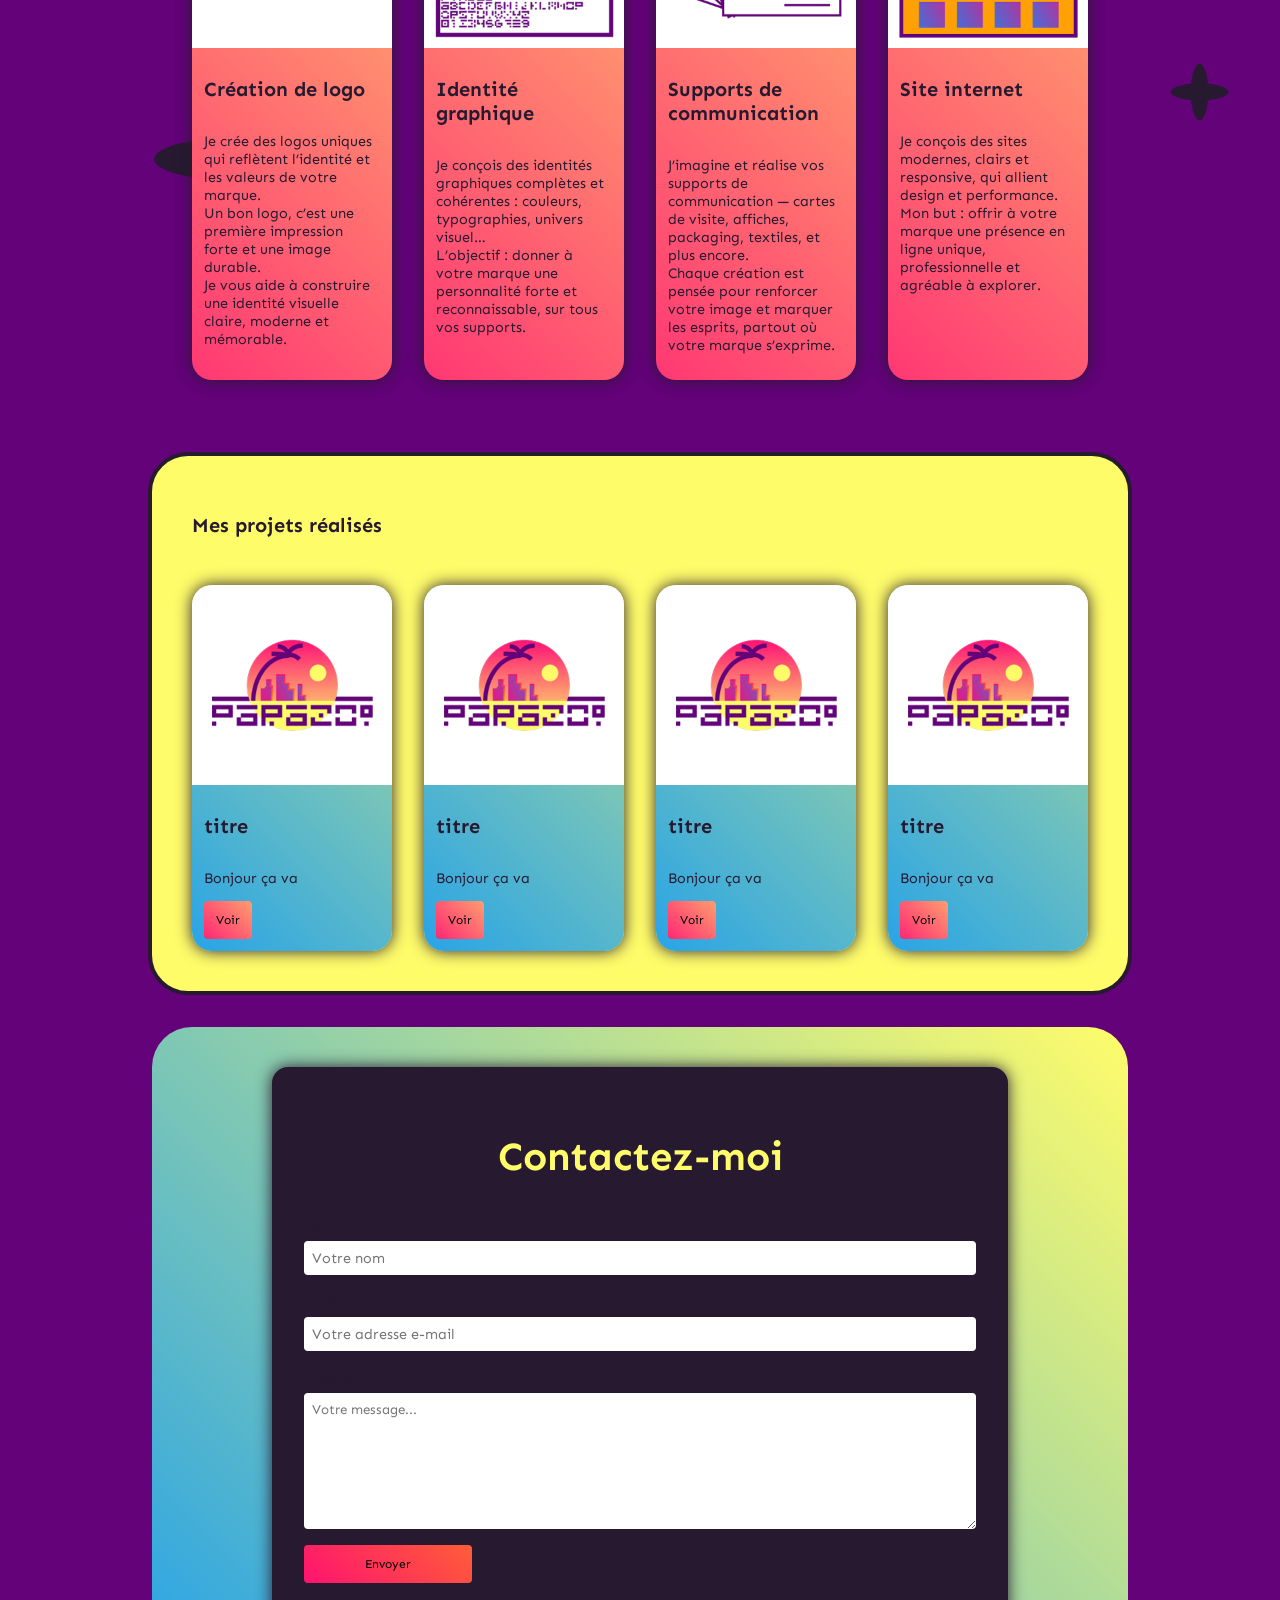
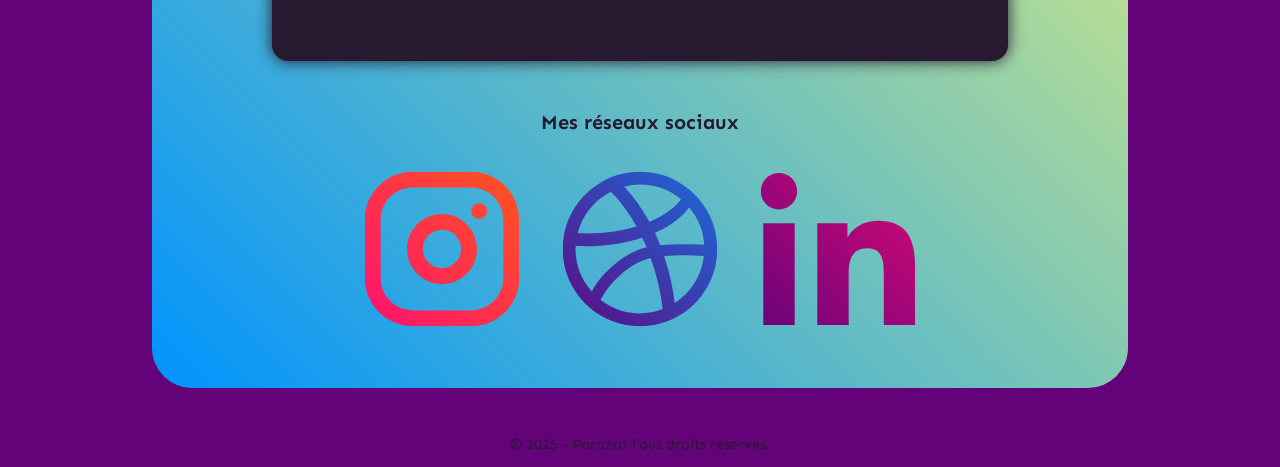
==== commit d3b6d62d: "On commence une section en parallax" ====
--- a/site/index.html
+++ b/site/index.html
@@ -26,30 +26,83 @@
         </button>
     </header> -->
     <main id="main">
+        <section class="parallax">
+            <div class="stars"><img src="img/stars.svg" alt="background image stars"></div>
+            <section id="presentation" class="section background-color-gradient-darkto1 box-shadow-l anim-trans">
+                <div class="presentation-content">
+                    <div class="presentation-content-logo">
+                        <img src="img/logo.png" alt="Illustration de Parazo">
+                    </div>
+                    <div class="presentation-content-text">
+                        <h2 class="font-color-light">Bienvenue sur <span class="font-color-2">Parazo!</span></h2>
+                        <p class="font-color-light">
+                            Je suis <strong class="font-color-4">graphiste et développeur web</strong>, passionné par la création d’identités visuelles et d’expériences numériques uniques.  
+                            J’allie design et code pour donner vie à des projets qui sortent du lot ✨
+                        </p>
+                        <span class="presentation-content-buttons">
+                            <a href="#missions" class="btn background-color-gradient-size-200 background-color-gradient-2to4 background-color-gradient-hover anim-trans scale scale-clic color-clic focus box-shadow-s-hover">
+                                Voir mes services
+                            </a>
+                            <a href="#contacts" class="btn background-color-gradient-size-200 background-color-gradient-5tolight background-color-gradient-hover anim-trans scale scale-clic color-clic focus box-shadow-s-hover">
+                                Me contacter
+                            </a>
+                        </span>
+                    </div>
+                </div>
+            </section>
+        </section>
+
+
+
         <div class="title">
             <h1 class="font-color-light">Parazo! | Graphiste & Web Designer à Fonsorbes et le Grand Ouest Toulousain</h1>
             <h2>Je conçois des identités visuelles et des sites modernes pour tous types d’entreprises basées entre Toulouse et le Gers.</h2>
         </div>
-        <section id="presentation" class="section background-color-gradient-darkto1 box-shadow-l anim-trans">
-            <div class="presentation-content">
-                <div class="presentation-content-logo">
-                    <img src="img/logo.png" alt="Illustration de Parazo">
-                </div>
-                <div class="presentation-content-text">
-                    <h2 class="font-color-light">Bienvenue sur <span class="font-color-2">Parazo!</span></h2>
-                    <p class="font-color-light">
-                        Je suis <strong class="font-color-4">graphiste et développeur web</strong>, passionné par la création d’identités visuelles et d’expériences numériques uniques.  
-                        J’allie design et code pour donner vie à des projets qui sortent du lot ✨
-                    </p>
-                    <span class="presentation-content-buttons">
-                        <a href="#missions" class="btn background-color-gradient-size-200 background-color-gradient-2to4 background-color-gradient-hover anim-trans scale scale-clic color-clic focus box-shadow-s-hover">
-                            Voir mes services
-                        </a>
-                        <a href="#contacts" class="btn background-color-gradient-size-200 background-color-gradient-5tolight background-color-gradient-hover anim-trans scale scale-clic color-clic focus box-shadow-s-hover">
-                            Me contacter
-                        </a>
-                    </span>
-                </div>
+        <section id="pourquoi" class="section anim-trans background-color-gradient-5tolight">
+            <p>Pourquoi travailler avec moi ?</p>
+        </section>
+        <section id="localisation" class="section anim-trans background-color-gradient-5tolight">
+            <p>Zone d'intervention</p>
+        </section>
+        <section id="localisation" class="section background-color-light">
+            <div class="localisation-content">
+
+                <h2 class="font-color-dark">
+                    Un accompagnement de proximité
+                </h2>
+
+                <p class="font-color-dark">
+                    Basé à <strong>Fonsorbes</strong>, j'accompagne les artisans,
+                    indépendants, commerçants et petites entreprises dans la création
+                    de leur identité visuelle, de leurs supports de communication et
+                    de leur présence en ligne.
+                </p>
+
+                <p class="font-color-dark">
+                    J'interviens principalement dans l'ouest toulousain et le Gers,
+                    notamment à <strong>Fonsorbes</strong>,
+                    <strong>Saint-Lys</strong>,
+                    <strong>Plaisance-du-Touch</strong>,
+                    <strong>Tournefeuille</strong>,
+                    <strong>Léguevin</strong> et
+                    <strong>L'Isle-Jourdain</strong>.
+                </p>
+
+                <p class="font-color-dark">
+                    Je travaille également à distance partout en France.
+                </p>
+
+                <div class="localisation-tags">
+                    <span class="tag">📍 Fonsorbes</span>
+                    <span class="tag">📍 Saint-Lys</span>
+                    <span class="tag">📍 Plaisance-du-Touch</span>
+                    <span class="tag">📍 Tournefeuille</span>
+                    <span class="tag">📍 Léguevin</span>
+                    <span class="tag">📍 L'Isle-Jourdain</span>
+                    <span class="tag">📍 Toulouse</span>
+                    <span class="tag">📍 Gers</span>
+                </div>
+
             </div>
         </section>
         <section id="missions" class="section pres-missions">
--- a/site/style.css
+++ b/site/style.css
@@ -272,6 +272,20 @@
     opacity: 1;
 }
 
+/* PARALLAX SECTION */
+.parallax {
+    background-image: linear-gradient(180deg, var(--color-1), var(--color-2), var(--color-3), var(--color-4), var(--color-light));
+    width: 100%;
+}
+.parallax .stars {
+    width: 100%;
+}
+.parallax .stars img {
+    position: absolute;
+    width: 100%;
+    overflow-y: hidden;
+}
+
 /*HOVER ACTIVE FOCUS*/
 .anim-trans {
     transition: background-position .8s ease-out,
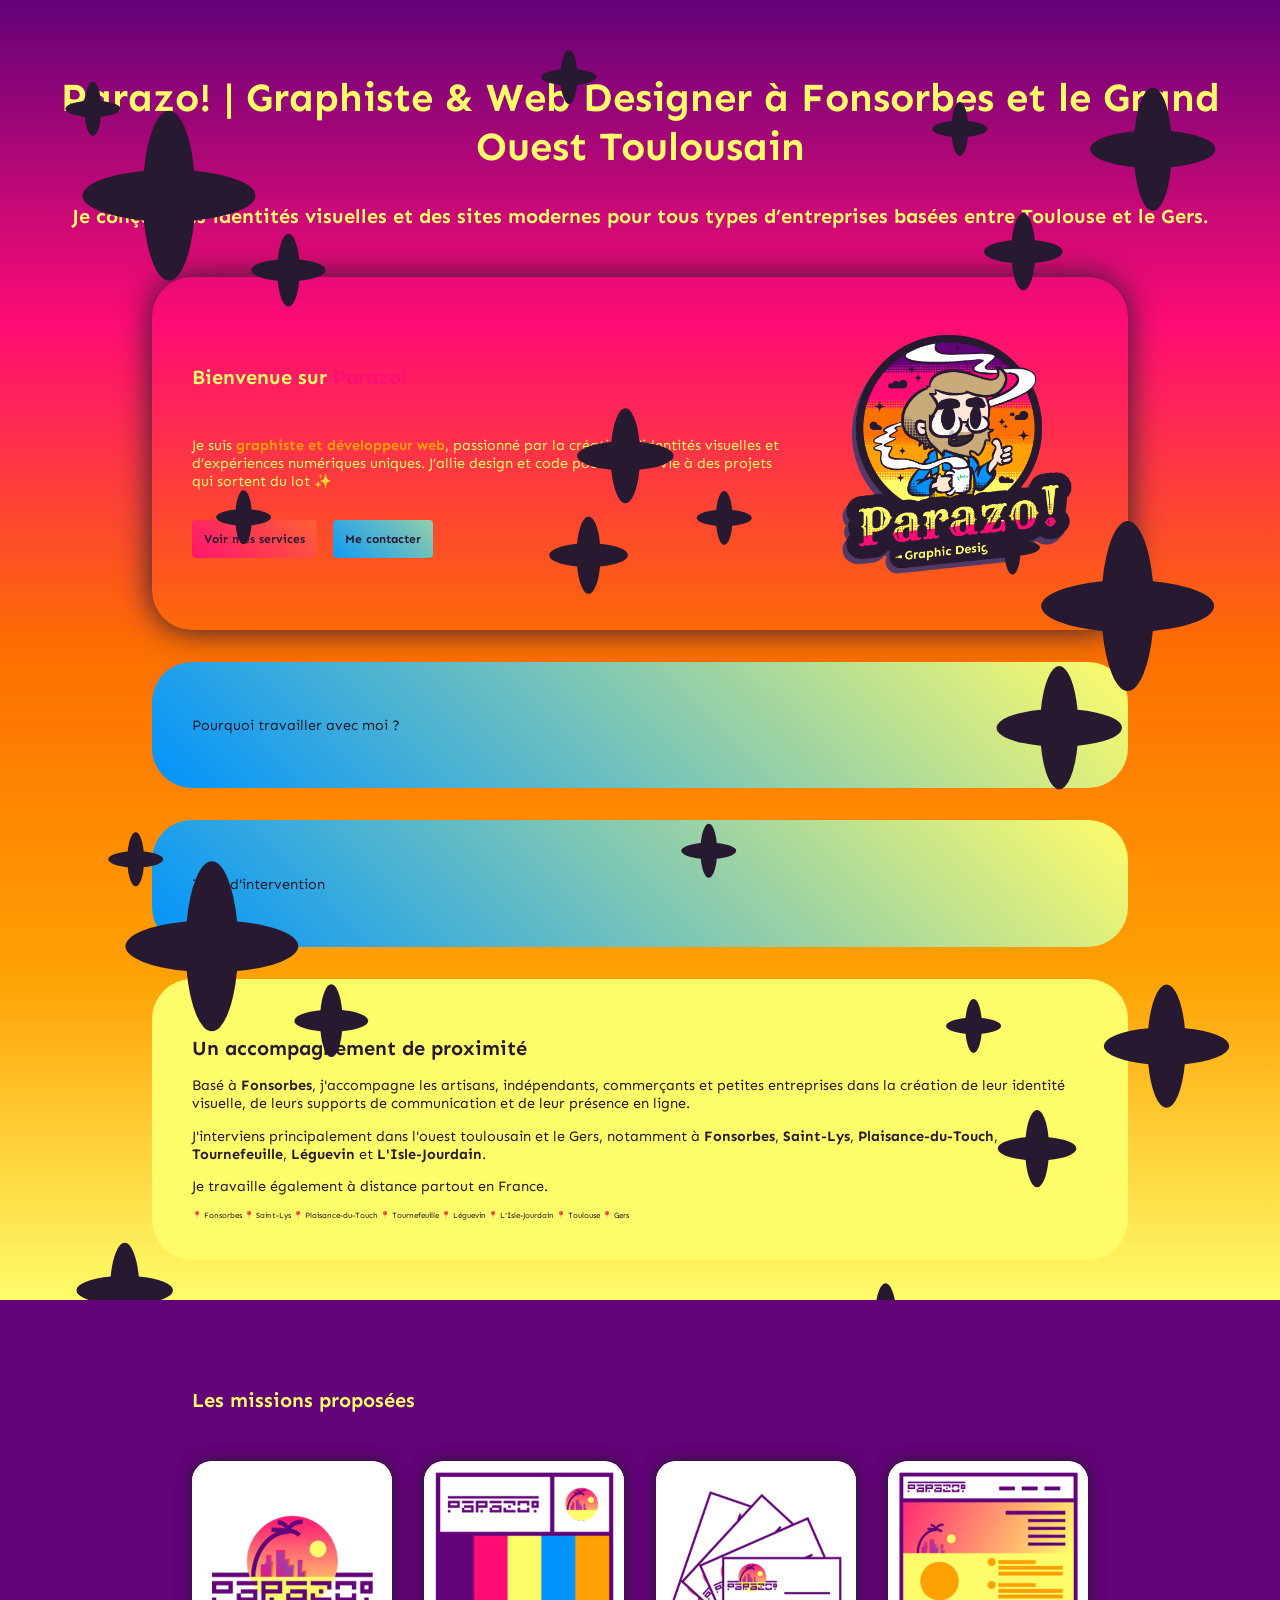
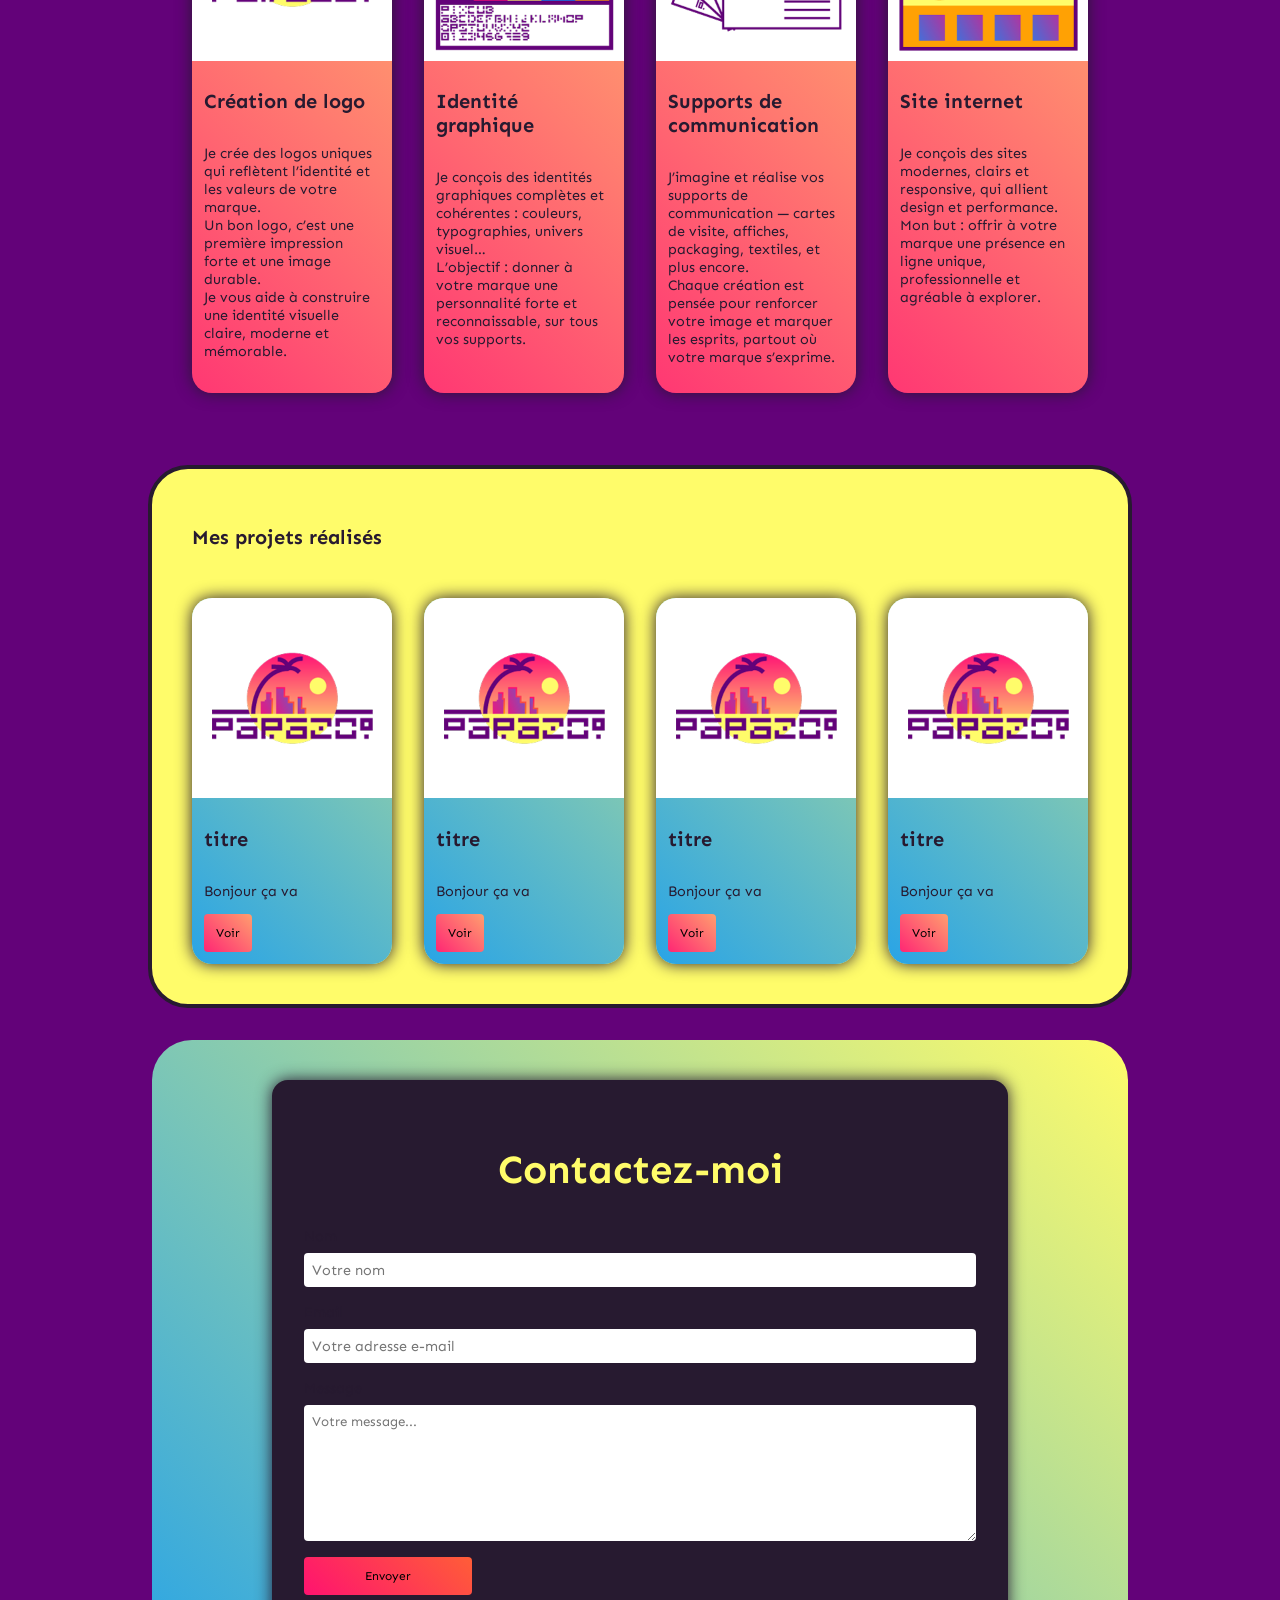
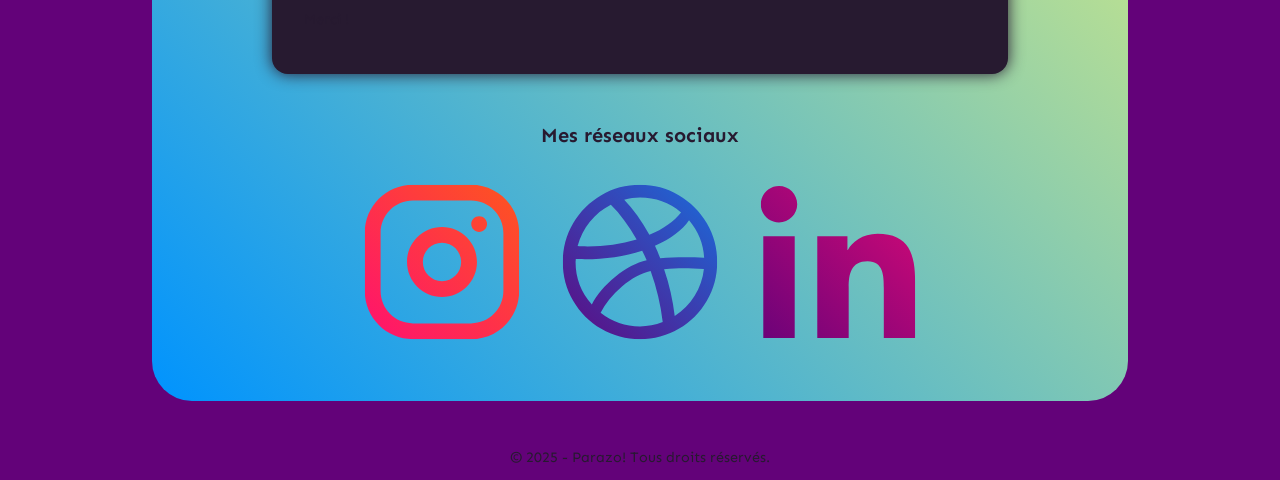
==== commit cfd1cc07: "on continue le parallax" ====
--- a/site/index.html
+++ b/site/index.html
@@ -27,8 +27,12 @@
     </header> -->
     <main id="main">
         <section class="parallax">
-            <div class="stars"><img src="img/stars.svg" alt="background image stars"></div>
-            <section id="presentation" class="section background-color-gradient-darkto1 box-shadow-l anim-trans">
+            <img class="stars" src="img/stars.svg" alt="background image stars">
+            <div class="title">
+                <h1 class="font-color-light">Parazo! | Graphiste & Web Designer à Fonsorbes et le Grand Ouest Toulousain</h1>
+                <h2>Je conçois des identités visuelles et des sites modernes pour tous types d’entreprises basées entre Toulouse et le Gers.</h2>
+            </div>
+            <section id="presentation" class="section box-shadow-l anim-trans">
                 <div class="presentation-content">
                     <div class="presentation-content-logo">
                         <img src="img/logo.png" alt="Illustration de Parazo">
@@ -50,61 +54,57 @@
                     </div>
                 </div>
             </section>
+            <section id="pourquoi" class="section anim-trans background-color-gradient-5tolight">
+                <p>Pourquoi travailler avec moi ?</p>
+            </section>
+            <section id="localisation" class="section anim-trans background-color-gradient-5tolight">
+                <p>Zone d'intervention</p>
+            </section>
+            <section id="localisation" class="section background-color-light">
+                <div class="localisation-content">
+    
+                    <h2 class="font-color-dark">
+                        Un accompagnement de proximité
+                    </h2>
+    
+                    <p class="font-color-dark">
+                        Basé à <strong>Fonsorbes</strong>, j'accompagne les artisans,
+                        indépendants, commerçants et petites entreprises dans la création
+                        de leur identité visuelle, de leurs supports de communication et
+                        de leur présence en ligne.
+                    </p>
+    
+                    <p class="font-color-dark">
+                        J'interviens principalement dans l'ouest toulousain et le Gers,
+                        notamment à <strong>Fonsorbes</strong>,
+                        <strong>Saint-Lys</strong>,
+                        <strong>Plaisance-du-Touch</strong>,
+                        <strong>Tournefeuille</strong>,
+                        <strong>Léguevin</strong> et
+                        <strong>L'Isle-Jourdain</strong>.
+                    </p>
+    
+                    <p class="font-color-dark">
+                        Je travaille également à distance partout en France.
+                    </p>
+    
+                    <div class="localisation-tags">
+                        <span class="tag">📍 Fonsorbes</span>
+                        <span class="tag">📍 Saint-Lys</span>
+                        <span class="tag">📍 Plaisance-du-Touch</span>
+                        <span class="tag">📍 Tournefeuille</span>
+                        <span class="tag">📍 Léguevin</span>
+                        <span class="tag">📍 L'Isle-Jourdain</span>
+                        <span class="tag">📍 Toulouse</span>
+                        <span class="tag">📍 Gers</span>
+                    </div>
+    
+                </div>
+            </section>
         </section>
 
 
 
-        <div class="title">
-            <h1 class="font-color-light">Parazo! | Graphiste & Web Designer à Fonsorbes et le Grand Ouest Toulousain</h1>
-            <h2>Je conçois des identités visuelles et des sites modernes pour tous types d’entreprises basées entre Toulouse et le Gers.</h2>
-        </div>
-        <section id="pourquoi" class="section anim-trans background-color-gradient-5tolight">
-            <p>Pourquoi travailler avec moi ?</p>
-        </section>
-        <section id="localisation" class="section anim-trans background-color-gradient-5tolight">
-            <p>Zone d'intervention</p>
-        </section>
-        <section id="localisation" class="section background-color-light">
-            <div class="localisation-content">
-
-                <h2 class="font-color-dark">
-                    Un accompagnement de proximité
-                </h2>
-
-                <p class="font-color-dark">
-                    Basé à <strong>Fonsorbes</strong>, j'accompagne les artisans,
-                    indépendants, commerçants et petites entreprises dans la création
-                    de leur identité visuelle, de leurs supports de communication et
-                    de leur présence en ligne.
-                </p>
-
-                <p class="font-color-dark">
-                    J'interviens principalement dans l'ouest toulousain et le Gers,
-                    notamment à <strong>Fonsorbes</strong>,
-                    <strong>Saint-Lys</strong>,
-                    <strong>Plaisance-du-Touch</strong>,
-                    <strong>Tournefeuille</strong>,
-                    <strong>Léguevin</strong> et
-                    <strong>L'Isle-Jourdain</strong>.
-                </p>
-
-                <p class="font-color-dark">
-                    Je travaille également à distance partout en France.
-                </p>
-
-                <div class="localisation-tags">
-                    <span class="tag">📍 Fonsorbes</span>
-                    <span class="tag">📍 Saint-Lys</span>
-                    <span class="tag">📍 Plaisance-du-Touch</span>
-                    <span class="tag">📍 Tournefeuille</span>
-                    <span class="tag">📍 Léguevin</span>
-                    <span class="tag">📍 L'Isle-Jourdain</span>
-                    <span class="tag">📍 Toulouse</span>
-                    <span class="tag">📍 Gers</span>
-                </div>
-
-            </div>
-        </section>
         <section id="missions" class="section pres-missions">
             <h2 class="font-color-light">Les missions proposées</h2>
             <div class="pres-missions-cards anim-scroll-card anim-trans">
--- a/site/style.css
+++ b/site/style.css
@@ -276,14 +276,22 @@
 .parallax {
     background-image: linear-gradient(180deg, var(--color-1), var(--color-2), var(--color-3), var(--color-4), var(--color-light));
     width: 100%;
-}
+    display: flex;
+    flex-direction: column;
+    align-items: center;
+    gap: var(--gap-l);
+    position: relative;
+    overflow-y: hidden;
+    perspective: 1px;
+}
+
 .parallax .stars {
-    width: 100%;
-}
-.parallax .stars img {
     position: absolute;
-    width: 100%;
-    overflow-y: hidden;
+    width: 90%;
+}
+
+.parallax section {
+    
 }
 
 /*HOVER ACTIVE FOCUS*/
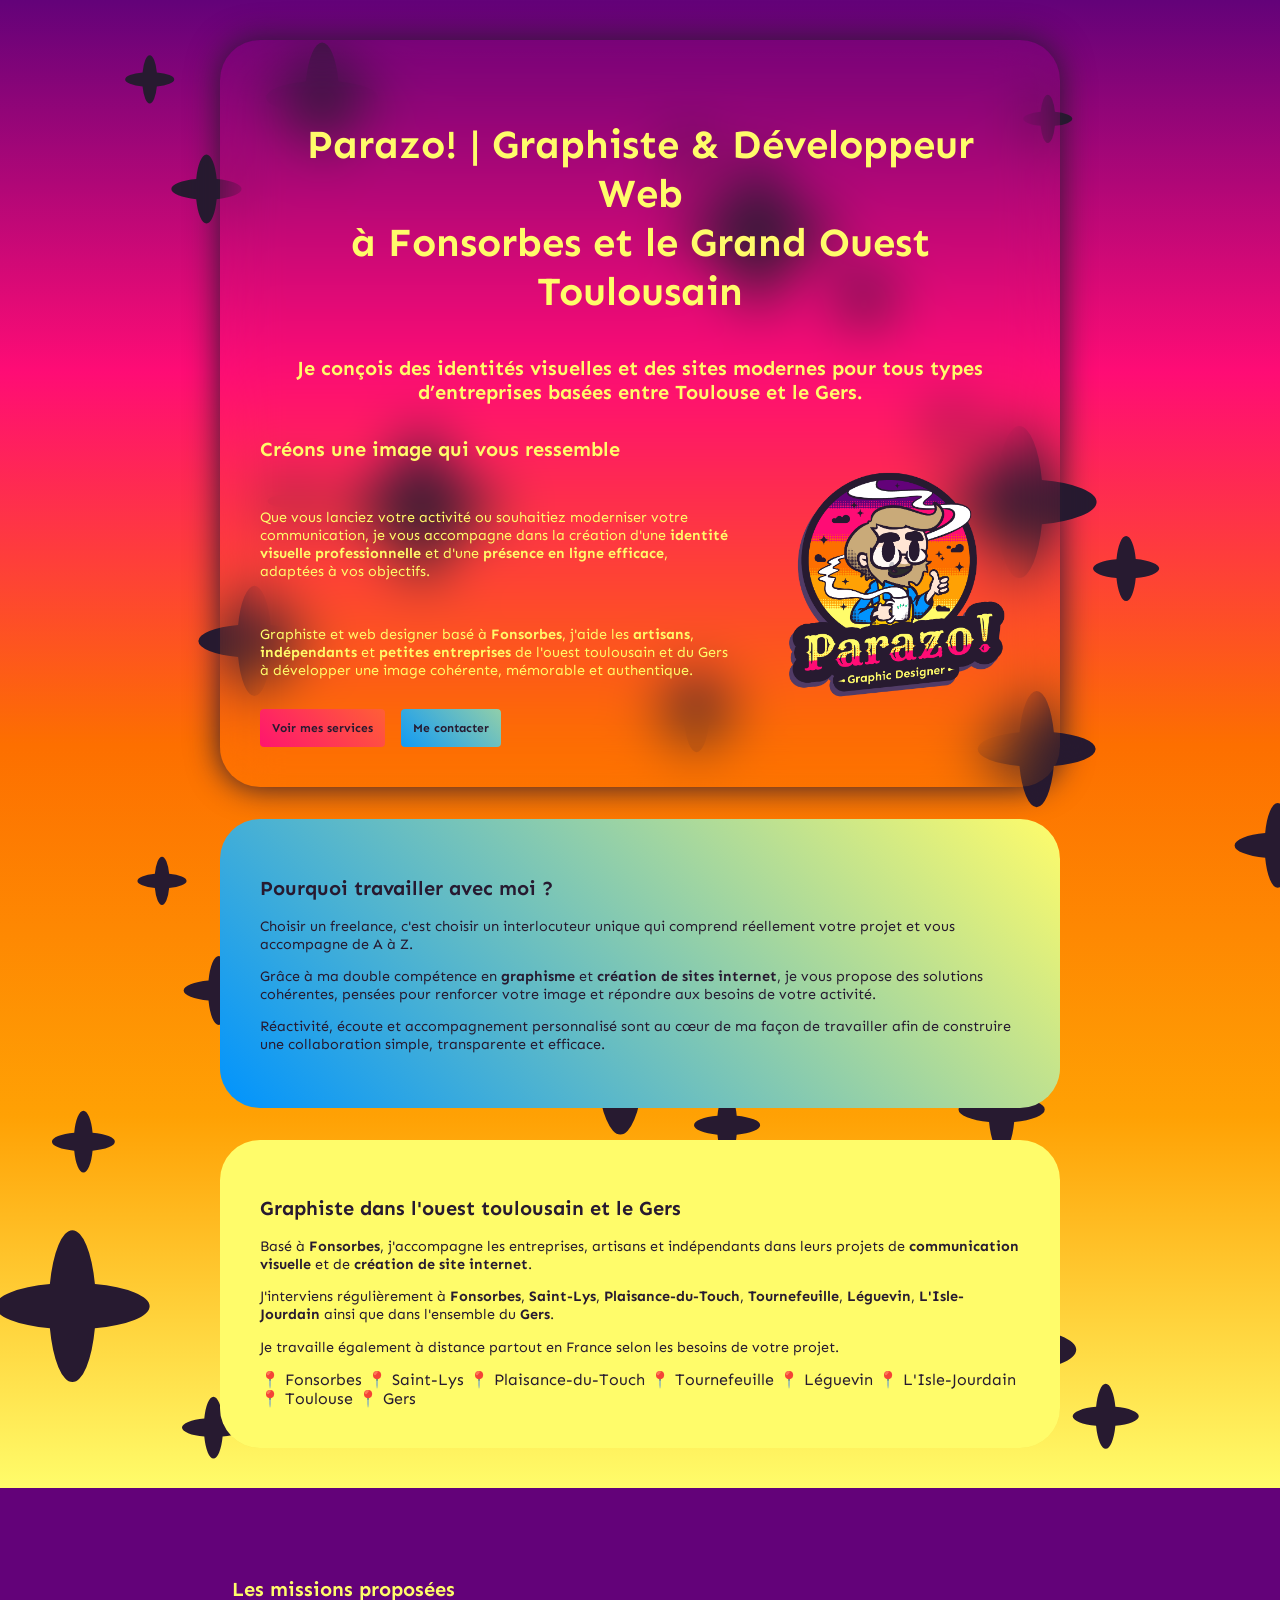
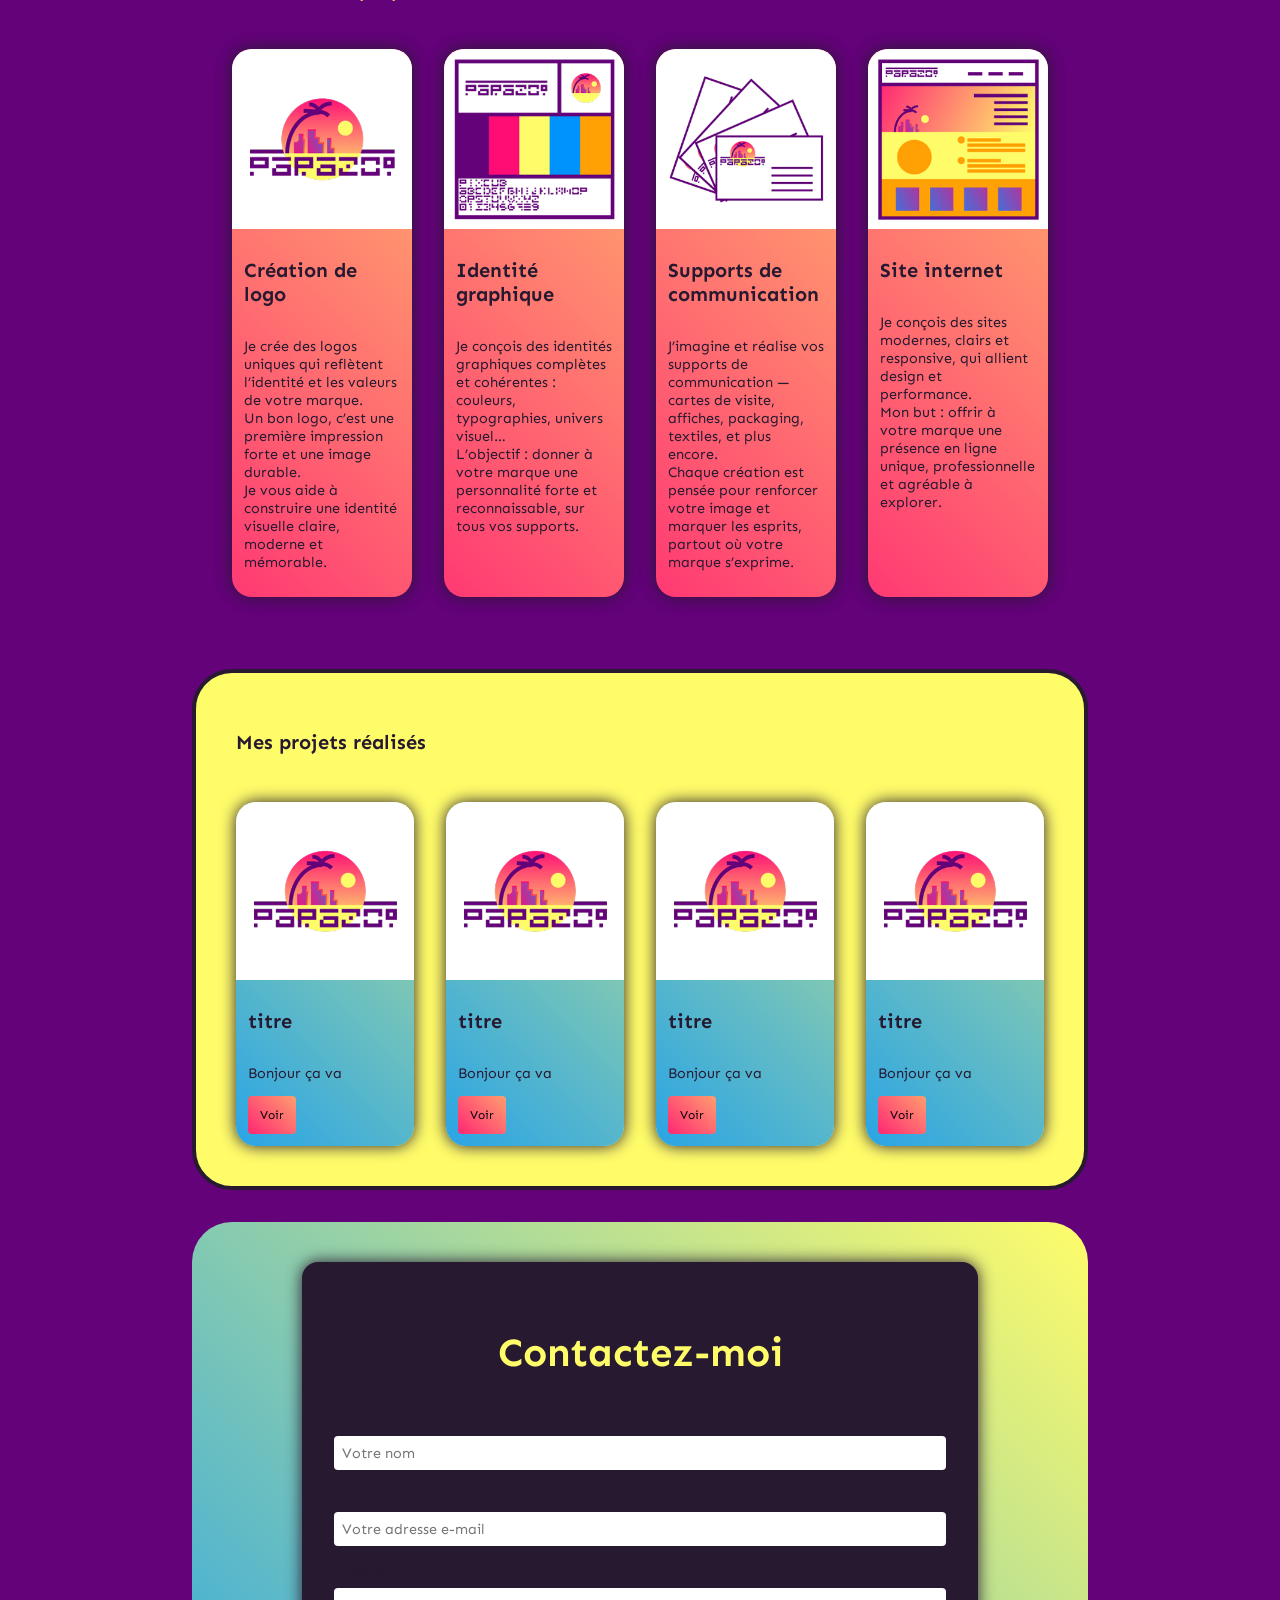
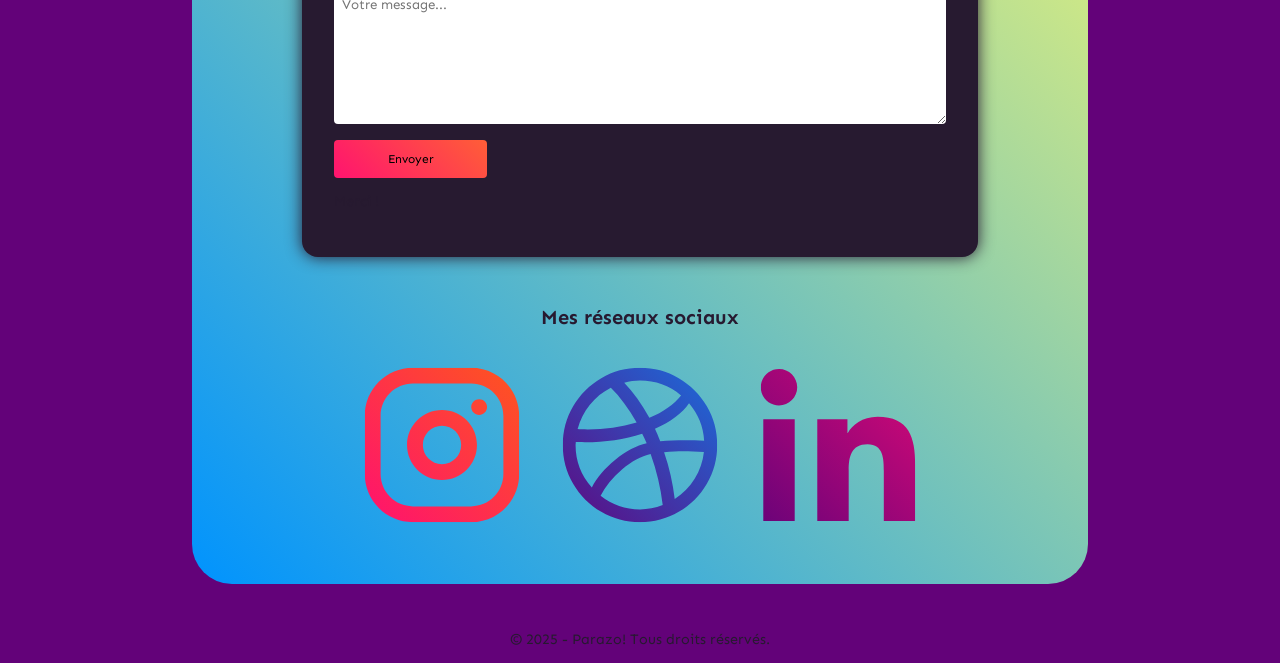
==== commit fb402db9: "foutu parallax, on va trouver une solution pour que tout fonctionne comme il faut, mais soit il n'y " ====
--- a/site/index.html
+++ b/site/index.html
@@ -3,7 +3,7 @@
 <head>
   <meta charset="utf-8">
   <meta name="viewport" content="width=device-width, initial-scale=1.0">
-  <title>Parazo! | Graphiste & Web Designer à Fonsorbes et le Grand Ouest Toulousain</title>
+  <title>Parazo! | Graphiste & Développeur Web à Fonsorbes et le Grand Ouest Toulousain</title>
   <meta name="description" content="Graphiste et web designer à Fonsorbes près de Toulouse et le Grand Ouest Toulousain et Gers, création de logos, identités visuelles, supports de communication et site internet pour artisans, indépendants et entreprises.">
   <link rel="stylesheet" href="style.css">
   <link rel="preconnect" href="https://fonts.googleapis.com">
@@ -27,21 +27,31 @@
     </header> -->
     <main id="main">
         <section class="parallax">
-            <img class="stars" src="img/stars.svg" alt="background image stars">
-            <div class="title">
-                <h1 class="font-color-light">Parazo! | Graphiste & Web Designer à Fonsorbes et le Grand Ouest Toulousain</h1>
-                <h2>Je conçois des identités visuelles et des sites modernes pour tous types d’entreprises basées entre Toulouse et le Gers.</h2>
-            </div>
             <section id="presentation" class="section box-shadow-l anim-trans">
+                <div class="title">
+                    <h1 class="font-color-light">Parazo! | Graphiste & Développeur Web<br>à Fonsorbes et le Grand Ouest Toulousain</h1>
+                    <h2>Je conçois des identités visuelles et des sites modernes pour tous types d’entreprises basées entre Toulouse et le Gers.</h2>
+                </div>
                 <div class="presentation-content">
                     <div class="presentation-content-logo">
                         <img src="img/logo.png" alt="Illustration de Parazo">
                     </div>
                     <div class="presentation-content-text">
-                        <h2 class="font-color-light">Bienvenue sur <span class="font-color-2">Parazo!</span></h2>
-                        <p class="font-color-light">
-                            Je suis <strong class="font-color-4">graphiste et développeur web</strong>, passionné par la création d’identités visuelles et d’expériences numériques uniques.  
-                            J’allie design et code pour donner vie à des projets qui sortent du lot ✨
+                        <h2>
+                            Créons une image qui vous ressemble
+                        </h2>
+
+                        <p>
+                            Que vous lanciez votre activité ou souhaitiez moderniser votre communication,
+                            je vous accompagne dans la création d'une <strong>identité visuelle professionnelle</strong> et d'une
+                            <strong>présence en ligne efficace</strong>, adaptées à vos objectifs.
+                        </p>
+
+                        <p>
+                            Graphiste et web designer basé à <strong>Fonsorbes</strong>, j'aide les
+                            <strong>artisans</strong>, <strong>indépendants</strong> et
+                            <strong>petites entreprises</strong> de l'ouest toulousain et du Gers à
+                            développer une image cohérente, mémorable et authentique.
                         </p>
                         <span class="presentation-content-buttons">
                             <a href="#missions" class="btn background-color-gradient-size-200 background-color-gradient-2to4 background-color-gradient-hover anim-trans scale scale-clic color-clic focus box-shadow-s-hover">
@@ -54,41 +64,55 @@
                     </div>
                 </div>
             </section>
-            <section id="pourquoi" class="section anim-trans background-color-gradient-5tolight">
-                <p>Pourquoi travailler avec moi ?</p>
-            </section>
-            <section id="localisation" class="section anim-trans background-color-gradient-5tolight">
-                <p>Zone d'intervention</p>
+            <section id="pourquoi" class="section background-color-gradient-5tolight">
+                <h2>
+                    Pourquoi travailler avec moi ?
+                </h2>
+
+                <p>
+                    Choisir un freelance, c'est choisir un interlocuteur unique qui comprend
+                    réellement votre projet et vous accompagne de A à Z.
+                </p>
+
+                <p>
+                    Grâce à ma double compétence en <strong>graphisme</strong> et
+                    <strong>création de sites internet</strong>, je vous propose des solutions
+                    cohérentes, pensées pour renforcer votre image et répondre aux besoins de
+                    votre activité.
+                </p>
+
+                <p>
+                    Réactivité, écoute et accompagnement personnalisé sont au cœur de ma façon
+                    de travailler afin de construire une collaboration simple, transparente et efficace.
+                </p>
             </section>
             <section id="localisation" class="section background-color-light">
-                <div class="localisation-content">
-    
-                    <h2 class="font-color-dark">
-                        Un accompagnement de proximité
-                    </h2>
-    
-                    <p class="font-color-dark">
-                        Basé à <strong>Fonsorbes</strong>, j'accompagne les artisans,
-                        indépendants, commerçants et petites entreprises dans la création
-                        de leur identité visuelle, de leurs supports de communication et
-                        de leur présence en ligne.
-                    </p>
-    
-                    <p class="font-color-dark">
-                        J'interviens principalement dans l'ouest toulousain et le Gers,
-                        notamment à <strong>Fonsorbes</strong>,
-                        <strong>Saint-Lys</strong>,
-                        <strong>Plaisance-du-Touch</strong>,
-                        <strong>Tournefeuille</strong>,
-                        <strong>Léguevin</strong> et
-                        <strong>L'Isle-Jourdain</strong>.
-                    </p>
-    
-                    <p class="font-color-dark">
-                        Je travaille également à distance partout en France.
-                    </p>
-    
-                    <div class="localisation-tags">
+                <h2>
+                    Graphiste dans l'ouest toulousain et le Gers
+                </h2>
+
+                <p>
+                    Basé à <strong>Fonsorbes</strong>, j'accompagne les entreprises,
+                    artisans et indépendants dans leurs projets de
+                    <strong>communication visuelle</strong> et de
+                    <strong>création de site internet</strong>.
+                </p>
+
+                <p>
+                    J'interviens régulièrement à
+                    <strong>Fonsorbes</strong>,
+                    <strong>Saint-Lys</strong>,
+                    <strong>Plaisance-du-Touch</strong>,
+                    <strong>Tournefeuille</strong>,
+                    <strong>Léguevin</strong>,
+                    <strong>L'Isle-Jourdain</strong> ainsi que dans l'ensemble du
+                    <strong>Gers</strong>.
+                </p>
+
+                <p>
+                    Je travaille également à distance partout en France selon les besoins de votre projet.
+                </p>
+                <div class="localisation-tags">
                         <span class="tag">📍 Fonsorbes</span>
                         <span class="tag">📍 Saint-Lys</span>
                         <span class="tag">📍 Plaisance-du-Touch</span>
@@ -98,12 +122,8 @@
                         <span class="tag">📍 Toulouse</span>
                         <span class="tag">📍 Gers</span>
                     </div>
-    
-                </div>
             </section>
         </section>
-
-
 
         <section id="missions" class="section pres-missions">
             <h2 class="font-color-light">Les missions proposées</h2>
--- a/site/style.css
+++ b/site/style.css
@@ -254,6 +254,7 @@
 }
 
 section {
+    box-sizing: border-box;
     width: 70%;
     padding: 5rem;
     border-radius: var(--border-radius-l);
@@ -279,19 +280,45 @@
     display: flex;
     flex-direction: column;
     align-items: center;
-    gap: var(--gap-l);
+    row-gap: var(--gap-l);
     position: relative;
-    overflow-y: hidden;
     perspective: 1px;
+    border-radius: 0%;
+    overflow-y: auto;
+}
+
+.parallax .title {
+    position: relative;
 }
 
 .parallax .stars {
     position: absolute;
-    width: 90%;
+    width: 100%;
+    transform: translateZ(-1px) scale(2);
+    transform-style: preserve-3d;
+}
+
+
+.parallax::before {
+    content: "";
+
+    position: absolute;
+    inset: 0;
+
+    background-image: url("img/stars2.svg");
+    background-size: cover;
+    background-position: center;
+
+    width: 100%;
+    transform: translateZ(-1px) scale(2);
+    transform-style: preserve-3d;
 }
 
 .parallax section {
-    
+    backdrop-filter: blur(3.5rem);
+    transform: translateZ(1);
+    transform-style: preserve-3d;
+    z-index: 1;
 }
 
 /*HOVER ACTIVE FOCUS*/
@@ -464,6 +491,8 @@
     color: var(--color-light);
 }
 
+
+/* PRESENTATION SECTION */
 .presentation-content {
     display: flex;
     flex-direction: row-reverse;
@@ -473,14 +502,19 @@
 }
 
 .presentation-content-logo img {
-    max-width: 600px;
+    max-width: 800px;
     width: 100%;
 }
 
 .presentation-content-text {
     display: flex;
     flex-direction: column;
+    color: var(--color-light);
     gap: var(--gap-m);
+}
+
+.presentation-content-text p {
+    color: var(--color-light);
 }
 
 .presentation-content-buttons {
@@ -488,6 +522,12 @@
     flex-direction: row;
     gap: var(--gap-m);
 }
+
+.localisation-tags {
+    font-size: 2em;
+}
+
+/* MISSIONS SECTION */
 
 .pres-missions {
     display: flex;
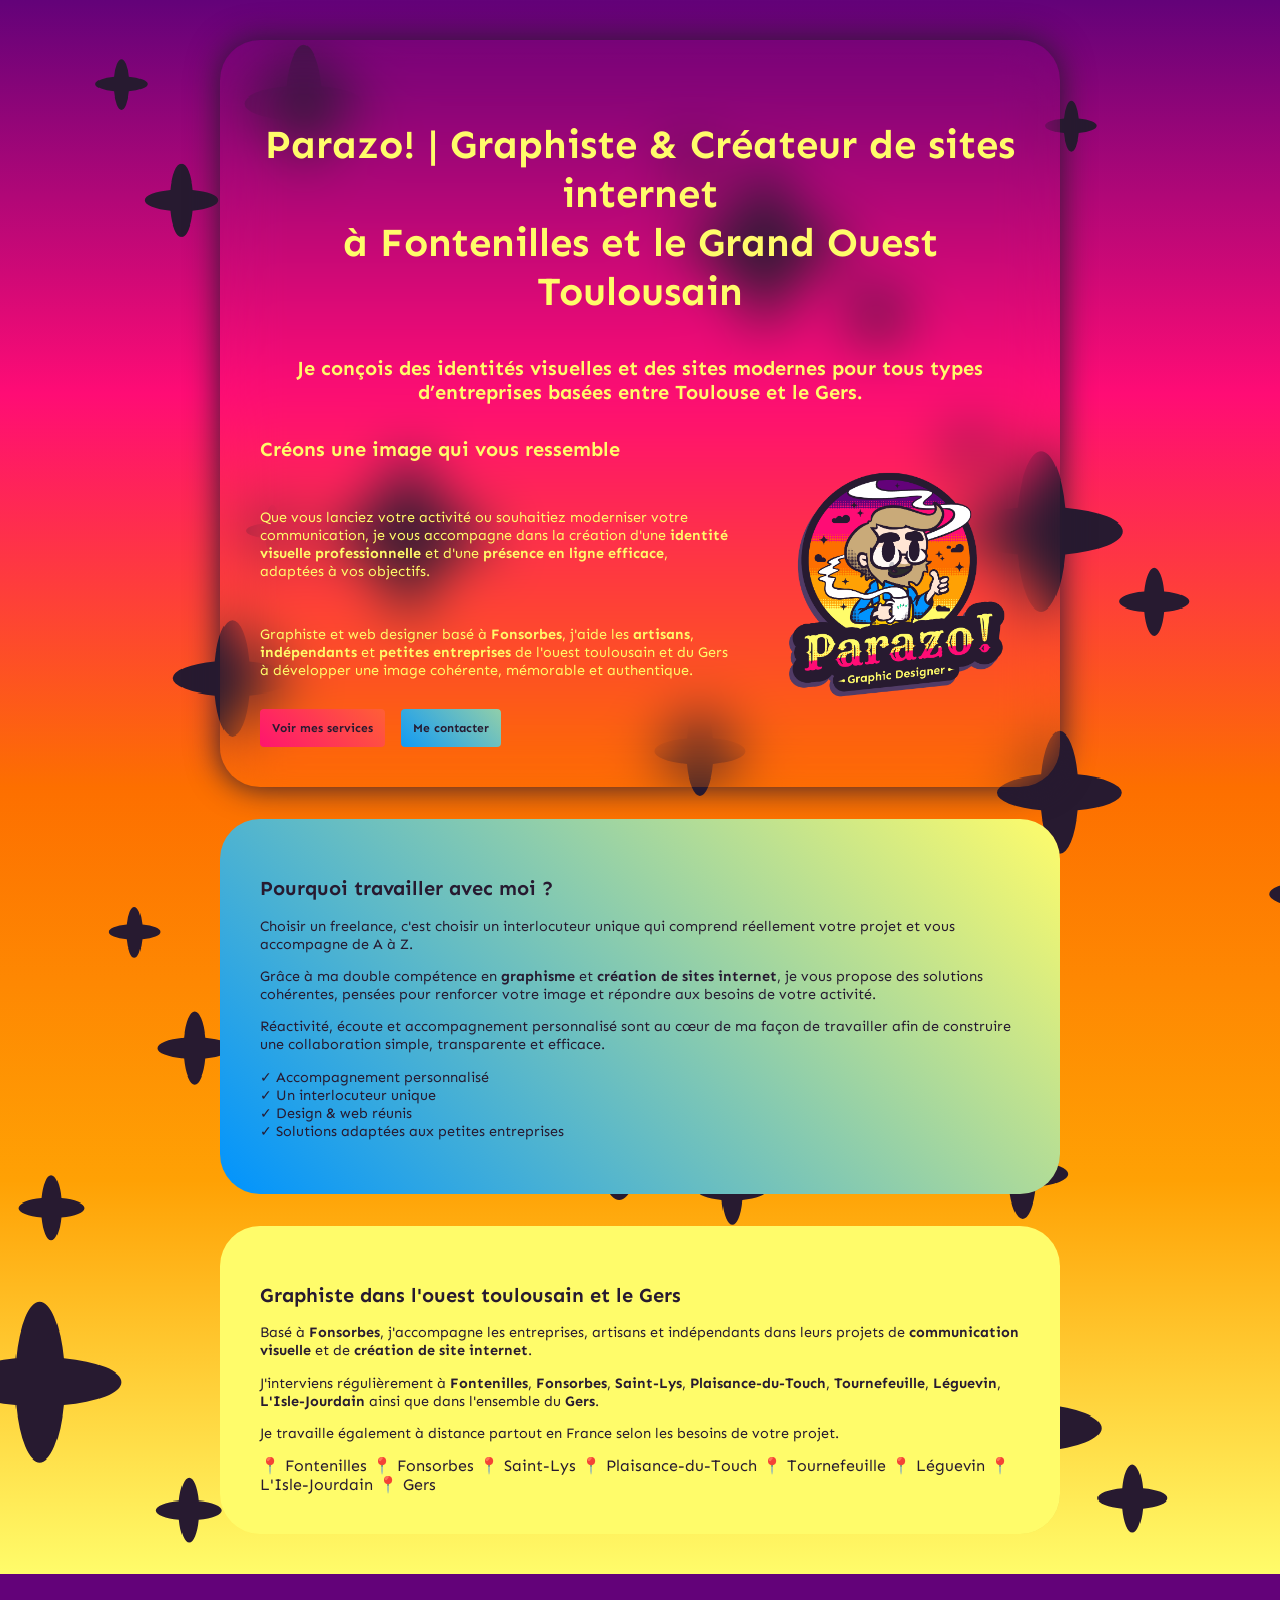
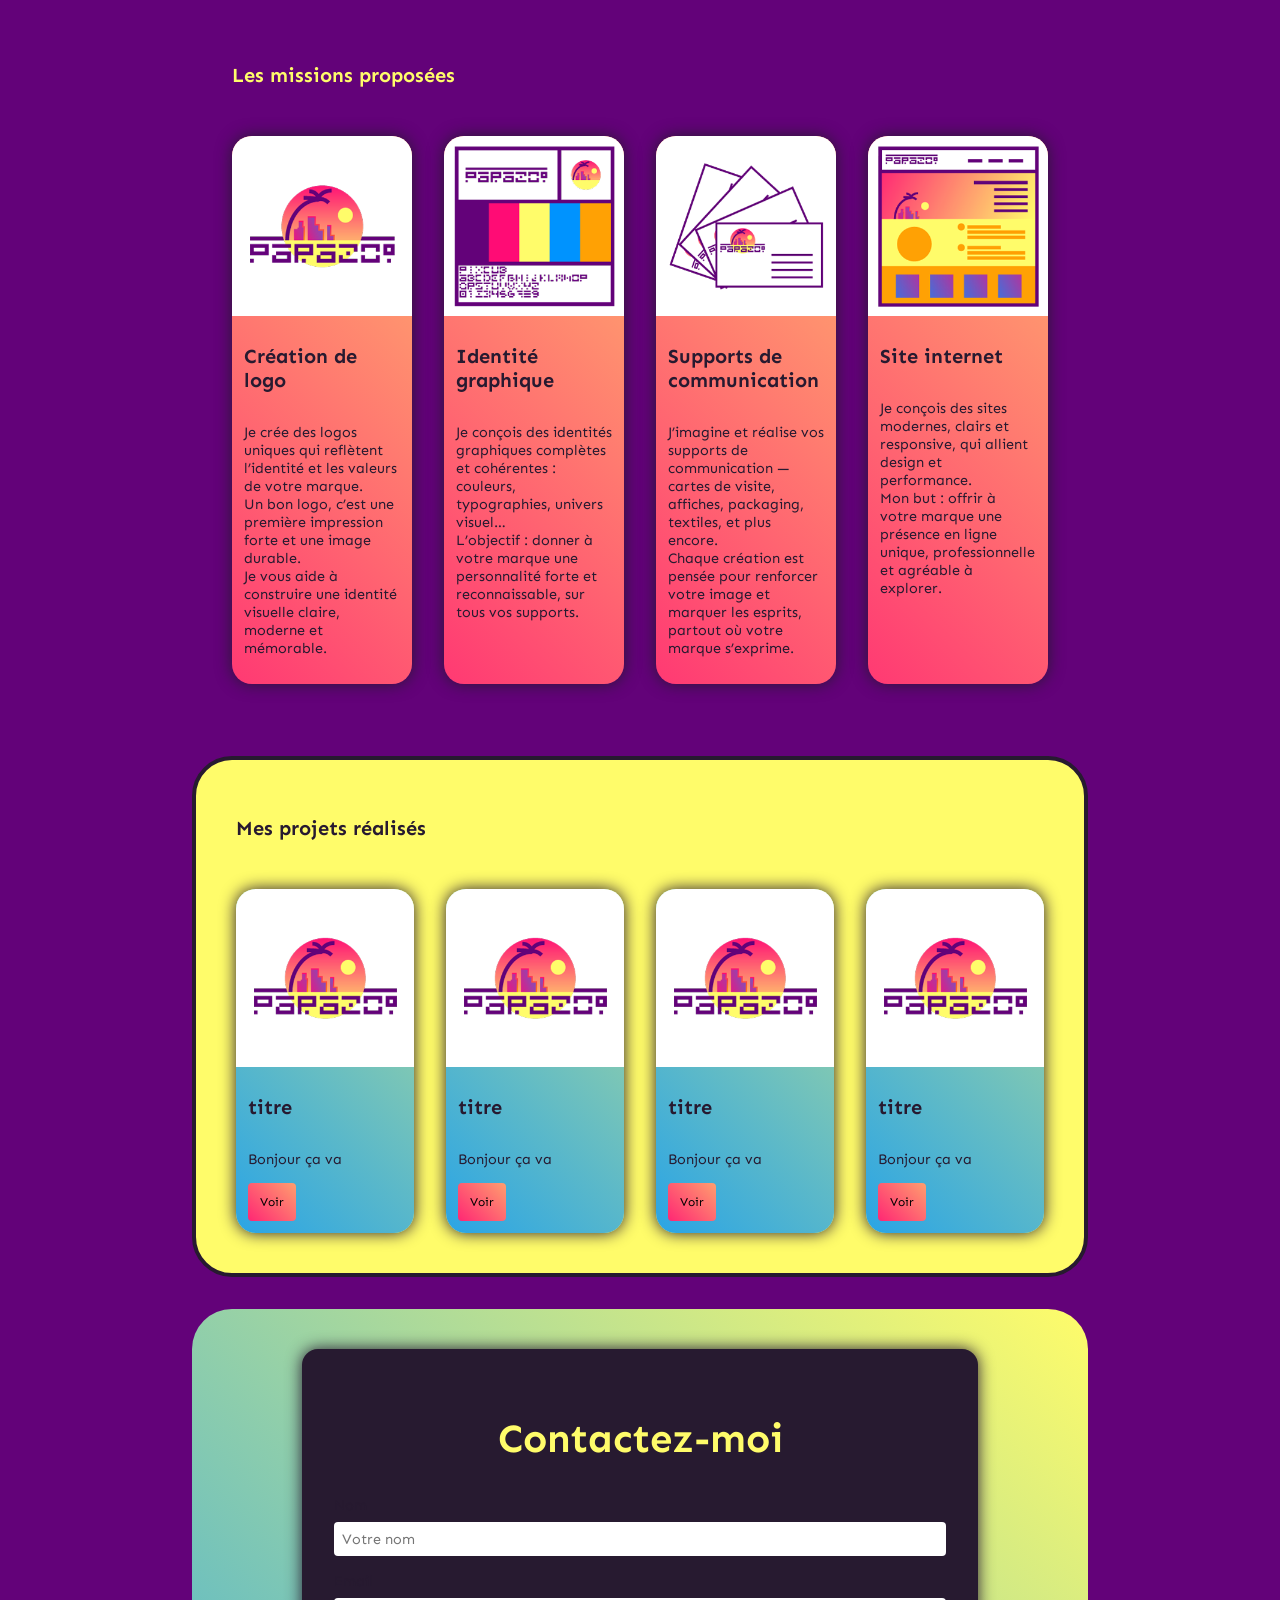
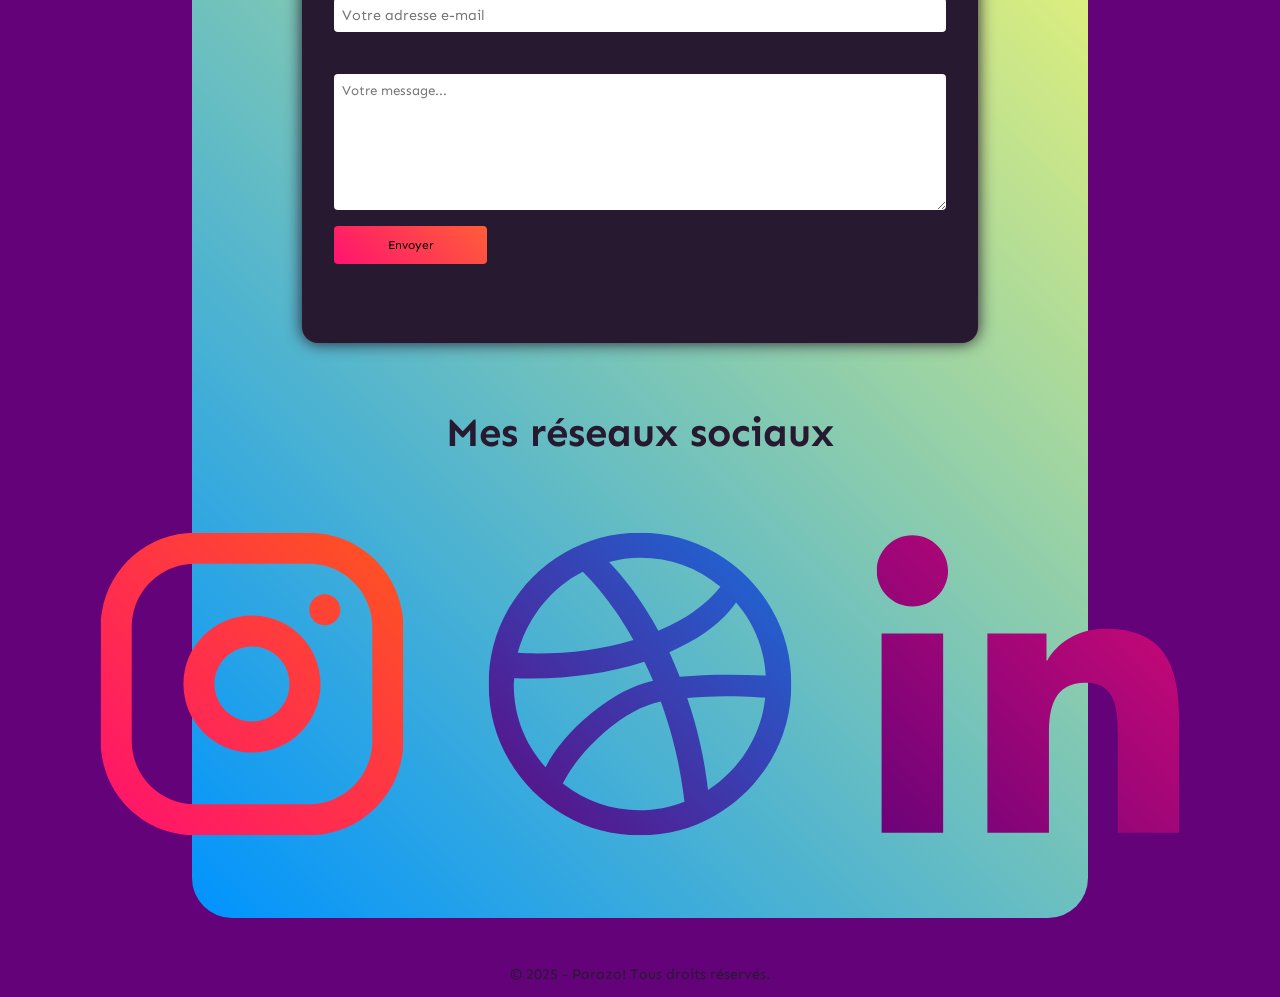
==== commit afe51168: "Section présentation terminée pour le fond. La forme est bonne, le parallax on verra plus tard, en C" ====
--- a/site/index.html
+++ b/site/index.html
@@ -3,7 +3,7 @@
 <head>
   <meta charset="utf-8">
   <meta name="viewport" content="width=device-width, initial-scale=1.0">
-  <title>Parazo! | Graphiste & Développeur Web à Fonsorbes et le Grand Ouest Toulousain</title>
+  <title>Parazo! | Graphiste & Créateur de sites internet à Fontenilles et le Grand Ouest Toulousain</title>
   <meta name="description" content="Graphiste et web designer à Fonsorbes près de Toulouse et le Grand Ouest Toulousain et Gers, création de logos, identités visuelles, supports de communication et site internet pour artisans, indépendants et entreprises.">
   <link rel="stylesheet" href="style.css">
   <link rel="preconnect" href="https://fonts.googleapis.com">
@@ -29,7 +29,7 @@
         <section class="parallax">
             <section id="presentation" class="section box-shadow-l anim-trans">
                 <div class="title">
-                    <h1 class="font-color-light">Parazo! | Graphiste & Développeur Web<br>à Fonsorbes et le Grand Ouest Toulousain</h1>
+                    <h1 class="font-color-light">Parazo! | Graphiste & Créateur de sites internet<br>à Fontenilles et le Grand Ouest Toulousain</h1>
                     <h2>Je conçois des identités visuelles et des sites modernes pour tous types d’entreprises basées entre Toulouse et le Gers.</h2>
                 </div>
                 <div class="presentation-content">
@@ -85,6 +85,12 @@
                     Réactivité, écoute et accompagnement personnalisé sont au cœur de ma façon
                     de travailler afin de construire une collaboration simple, transparente et efficace.
                 </p>
+                <p>
+                    ✓ Accompagnement personnalisé<br>
+                    ✓ Un interlocuteur unique<br>
+                    ✓ Design & web réunis<br>
+                    ✓ Solutions adaptées aux petites entreprises
+                </p>
             </section>
             <section id="localisation" class="section background-color-light">
                 <h2>
@@ -100,6 +106,7 @@
 
                 <p>
                     J'interviens régulièrement à
+                    <strong>Fontenilles</strong>,
                     <strong>Fonsorbes</strong>,
                     <strong>Saint-Lys</strong>,
                     <strong>Plaisance-du-Touch</strong>,
@@ -113,13 +120,13 @@
                     Je travaille également à distance partout en France selon les besoins de votre projet.
                 </p>
                 <div class="localisation-tags">
+                        <span class="tag">📍 Fontenilles</span>
                         <span class="tag">📍 Fonsorbes</span>
                         <span class="tag">📍 Saint-Lys</span>
                         <span class="tag">📍 Plaisance-du-Touch</span>
                         <span class="tag">📍 Tournefeuille</span>
                         <span class="tag">📍 Léguevin</span>
                         <span class="tag">📍 L'Isle-Jourdain</span>
-                        <span class="tag">📍 Toulouse</span>
                         <span class="tag">📍 Gers</span>
                     </div>
             </section>
@@ -134,7 +141,8 @@
                         <h2>Création de logo</h2>
                         <p>Je crée des logos uniques qui reflètent l’identité et les valeurs de votre marque.<br>
 Un bon logo, c’est une première impression forte et une image durable.<br>
-Je vous aide à construire une identité visuelle claire, moderne et mémorable.</p>
+Je vous aide à construire une identité visuelle claire, moderne et mémorable.
+                        </p>
                     </div>
                 </article>
                 <article id="card" class="card background-color-gradient-2tolight background-color-gradient-size-200 background-color-gradient-hover anim-trans scale box-shadow-m box-shadow-l-hover">
@@ -211,7 +219,7 @@
         <section id="contacts" class="contacts background-color-gradient-5tolight">
             <div id ="contact-form" class="contact-form background-color-dark font-color-light box-shadow-m anim-scroll-card anim-trans">
                 <div id="contact-form-inside">
-                    <h1 class="text-align-center">Contactez-moi</h1>
+                    <h2 class="text-align-center">Contactez-moi</h2>
                     <form class="form">
                         <div class="form-group">
                             <label for="name">Nom</label>
--- a/site/style.css
+++ b/site/style.css
@@ -282,7 +282,6 @@
     align-items: center;
     row-gap: var(--gap-l);
     position: relative;
-    perspective: 1px;
     border-radius: 0%;
     overflow-y: auto;
 }
@@ -310,7 +309,7 @@
     background-position: center;
 
     width: 100%;
-    transform: translateZ(-1px) scale(2);
+    /* transform: translateZ(-1px) scale(2); */
     transform-style: preserve-3d;
 }
 
@@ -557,6 +556,9 @@
     align-items: center;
     gap: var(--gap-l);
 }
+.contacts h2 {
+    font-size: 5rem;
+}
 
 /* FORMULAIRE */
 
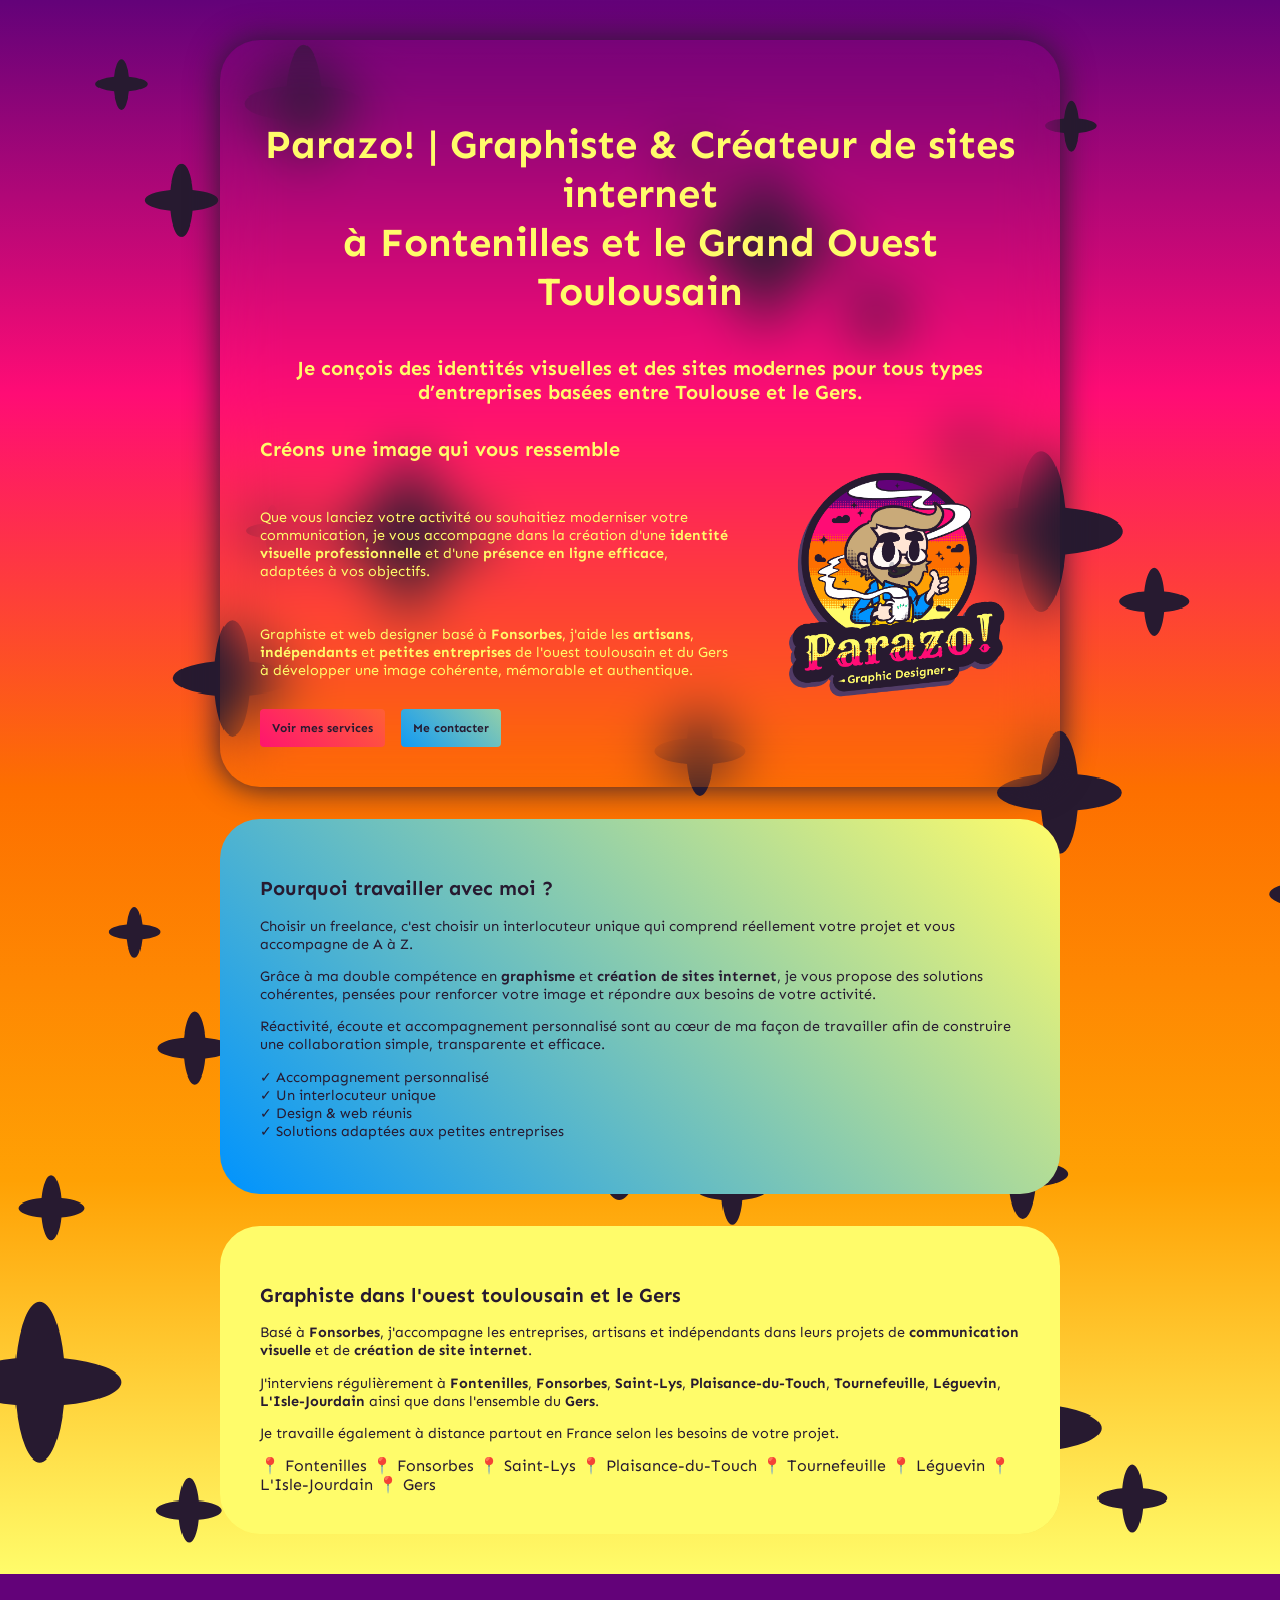
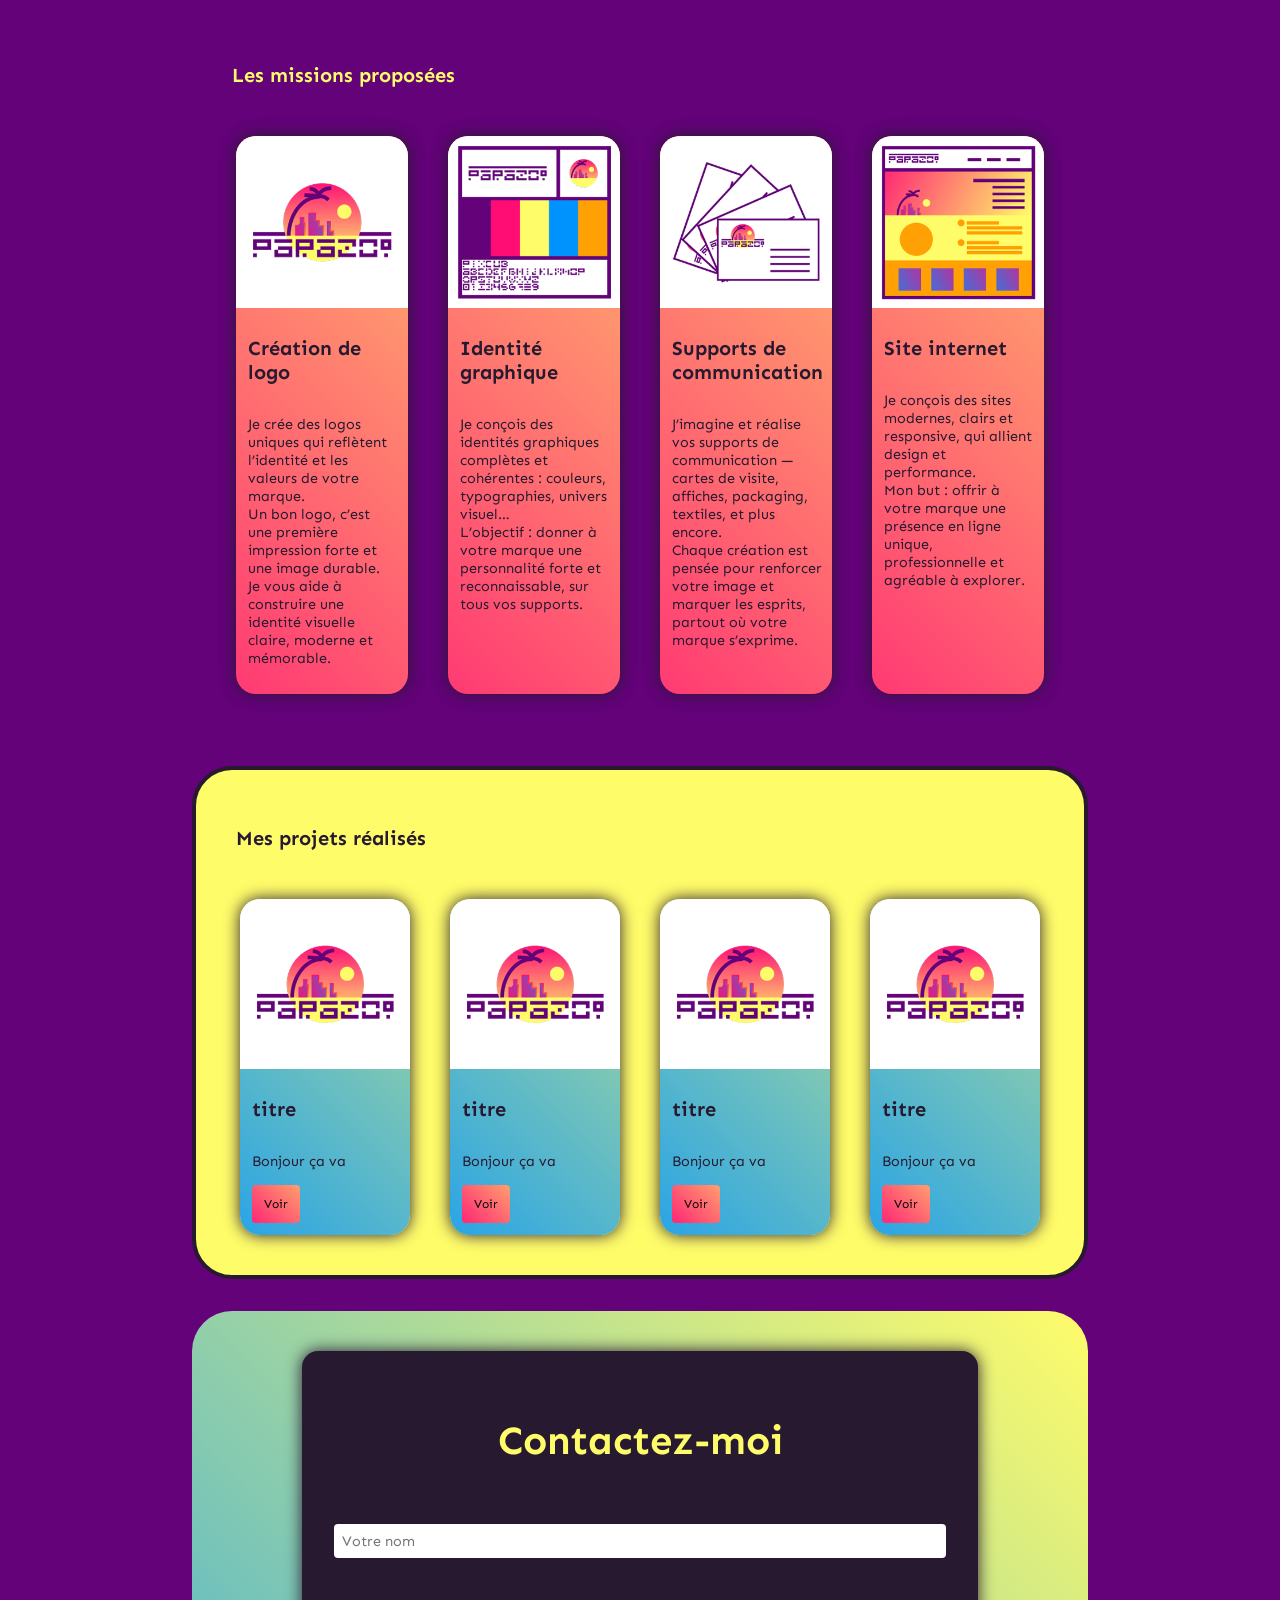
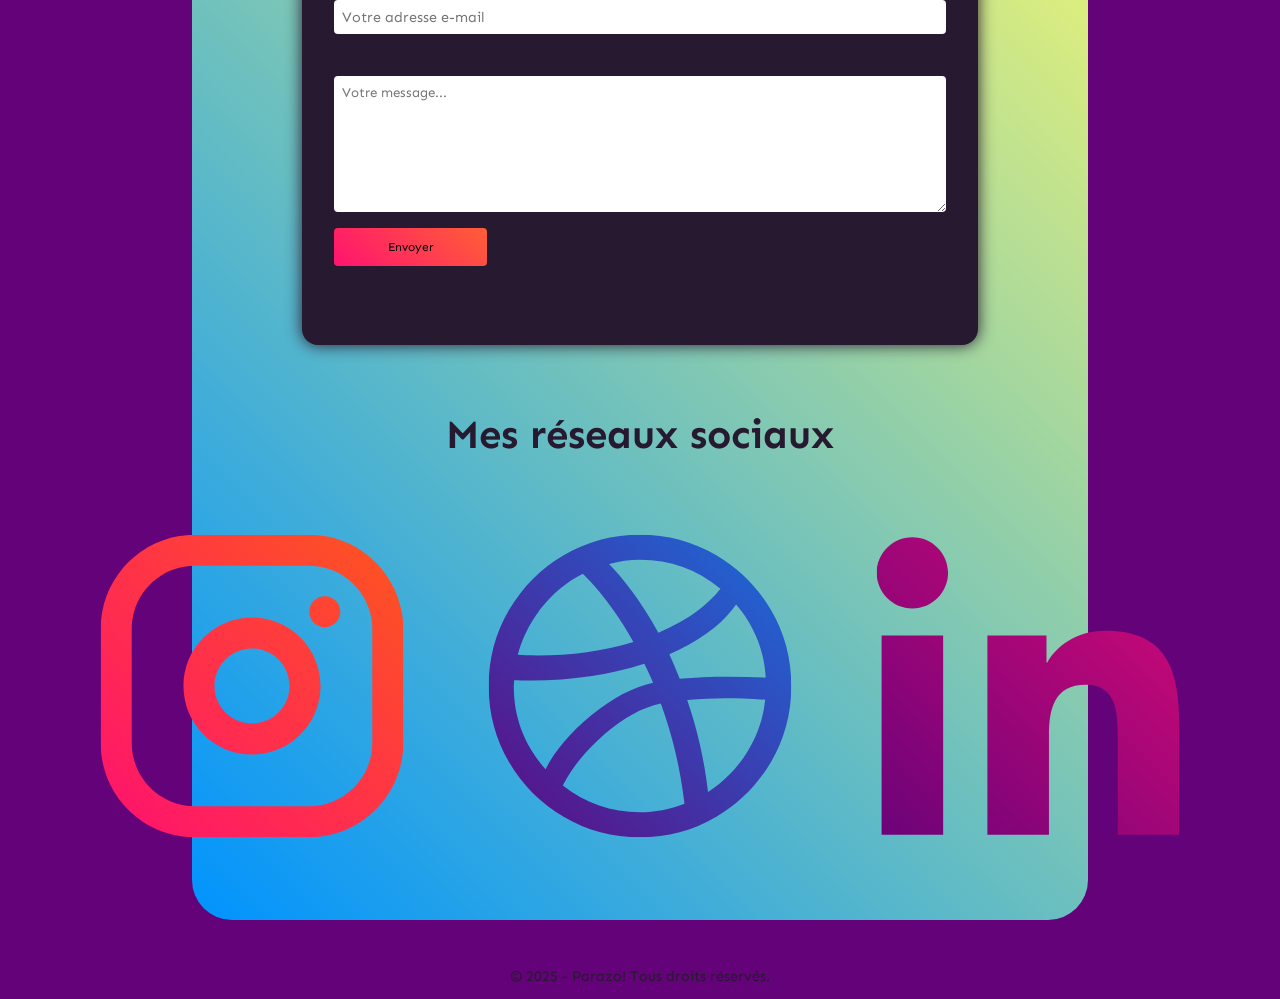
==== commit 3878d0af: "On bosse sur le responsive" ====
--- a/site/index.html
+++ b/site/index.html
@@ -135,7 +135,7 @@
         <section id="missions" class="section pres-missions">
             <h2 class="font-color-light">Les missions proposées</h2>
             <div class="pres-missions-cards anim-scroll-card anim-trans">
-                <article id="card" class="card background-color-gradient-2tolight background-color-gradient-size-200 background-color-gradient-hover anim-trans scale box-shadow-m box-shadow-l-hover">
+                <article class="card background-color-gradient-2tolight background-color-gradient-size-200 background-color-gradient-hover anim-trans scale box-shadow-m box-shadow-l-hover">
                     <img class="card-img" src="img/missions/logo.png" alt="illustration mission logo">
                     <div class="card-body font-color-dark">
                         <h2>Création de logo</h2>
@@ -145,7 +145,7 @@
                         </p>
                     </div>
                 </article>
-                <article id="card" class="card background-color-gradient-2tolight background-color-gradient-size-200 background-color-gradient-hover anim-trans scale box-shadow-m box-shadow-l-hover">
+                <article class="card background-color-gradient-2tolight background-color-gradient-size-200 background-color-gradient-hover anim-trans scale box-shadow-m box-shadow-l-hover">
                     <img class="card-img" src="img/missions/identite.png" alt="illustration mission logo">
                     <div class="card-body font-color-dark">
                         <h2>Identité graphique</h2>
@@ -153,7 +153,7 @@
 L’objectif : donner à votre marque une personnalité forte et reconnaissable, sur tous vos supports.</p>
                     </div>
                 </article>
-                <article id="card" class="card background-color-gradient-2tolight background-color-gradient-size-200 background-color-gradient-hover anim-trans scale box-shadow-m box-shadow-l-hover">
+                <article class="card background-color-gradient-2tolight background-color-gradient-size-200 background-color-gradient-hover anim-trans scale box-shadow-m box-shadow-l-hover">
                     <img class="card-img" src="img/missions/carte.png" alt="illustration mission logo">
                     <div class="card-body font-color-dark">
                         <h2>Supports de communication</h2>
@@ -161,7 +161,7 @@
 Chaque création est pensée pour renforcer votre image et marquer les esprits, partout où votre marque s’exprime.</p>
                     </div>
                 </article>
-                <article id="card" class="card background-color-gradient-2tolight background-color-gradient-size-200 background-color-gradient-hover anim-trans scale box-shadow-m box-shadow-l-hover">
+                <article class="card background-color-gradient-2tolight background-color-gradient-size-200 background-color-gradient-hover anim-trans scale box-shadow-m box-shadow-l-hover">
                     <img class="card-img" src="img/missions/website.png" alt="illustration mission logo">
                     <div class="card-body font-color-dark">
                         <h2>Site internet</h2>
@@ -174,37 +174,37 @@
         <section id="projects" class="section section-pos pres-missions">
             <h2 class="font-color-dark">Mes projets réalisés</h2>
             <div class="pres-missions-cards anim-scroll-card anim-trans">
-                <article id="card" class="card background-color-gradient-5tolight background-color-gradient-size-200 background-color-gradient-hover anim-trans scale box-shadow-m box-shadow-l-hover">
-                    <img class="card-img" src="img/missions/logo.png" alt="illustration mission logo">
-                    <div class="card-body font-color-dark">
-                        <h2>titre</h2>
-                        <p>Bonjour ça va</p>
-                        <button class="btn background-color-gradient-size-200 background-color-gradient-2tolight background-color-gradient-hover anim-trans scale scale-clic color-clic focus box-shadow-s-hover">
-                            Voir
-                        </button>
-                    </div>
-                </article>
-                <article id="card" class="card background-color-gradient-5tolight background-color-gradient-size-200 background-color-gradient-hover anim-trans scale box-shadow-m box-shadow-l-hover">
-                    <img class="card-img" src="img/missions/logo.png" alt="illustration mission logo">
-                    <div class="card-body font-color-dark">
-                        <h2>titre</h2>
-                        <p>Bonjour ça va</p>
-                        <button class="btn background-color-gradient-size-200 background-color-gradient-2tolight background-color-gradient-hover anim-trans scale scale-clic color-clic focus box-shadow-s-hover">
-                            Voir
-                        </button>
-                    </div>
-                </article>
-                <article id="card" class="card background-color-gradient-5tolight background-color-gradient-size-200 background-color-gradient-hover anim-trans scale box-shadow-m box-shadow-l-hover">
-                    <img class="card-img" src="img/missions/logo.png" alt="illustration mission logo">
-                    <div class="card-body font-color-dark">
-                        <h2>titre</h2>
-                        <p>Bonjour ça va</p>
-                        <button class="btn background-color-gradient-size-200 background-color-gradient-2tolight background-color-gradient-hover anim-trans scale scale-clic color-clic focus box-shadow-s-hover">
-                            Voir
-                        </button>
-                    </div>
-                </article>
-                <article id="card" class="card background-color-gradient-5tolight background-color-gradient-size-200 background-color-gradient-hover anim-trans scale box-shadow-m box-shadow-l-hover">
+                <article class="card background-color-gradient-5tolight background-color-gradient-size-200 background-color-gradient-hover anim-trans scale box-shadow-m box-shadow-l-hover">
+                    <img class="card-img" src="img/missions/logo.png" alt="illustration mission logo">
+                    <div class="card-body font-color-dark">
+                        <h2>titre</h2>
+                        <p>Bonjour ça va</p>
+                        <button class="btn background-color-gradient-size-200 background-color-gradient-2tolight background-color-gradient-hover anim-trans scale scale-clic color-clic focus box-shadow-s-hover">
+                            Voir
+                        </button>
+                    </div>
+                </article>
+                <article class="card background-color-gradient-5tolight background-color-gradient-size-200 background-color-gradient-hover anim-trans scale box-shadow-m box-shadow-l-hover">
+                    <img class="card-img" src="img/missions/logo.png" alt="illustration mission logo">
+                    <div class="card-body font-color-dark">
+                        <h2>titre</h2>
+                        <p>Bonjour ça va</p>
+                        <button class="btn background-color-gradient-size-200 background-color-gradient-2tolight background-color-gradient-hover anim-trans scale scale-clic color-clic focus box-shadow-s-hover">
+                            Voir
+                        </button>
+                    </div>
+                </article>
+                <article class="card background-color-gradient-5tolight background-color-gradient-size-200 background-color-gradient-hover anim-trans scale box-shadow-m box-shadow-l-hover">
+                    <img class="card-img" src="img/missions/logo.png" alt="illustration mission logo">
+                    <div class="card-body font-color-dark">
+                        <h2>titre</h2>
+                        <p>Bonjour ça va</p>
+                        <button class="btn background-color-gradient-size-200 background-color-gradient-2tolight background-color-gradient-hover anim-trans scale scale-clic color-clic focus box-shadow-s-hover">
+                            Voir
+                        </button>
+                    </div>
+                </article>
+                <article class="card background-color-gradient-5tolight background-color-gradient-size-200 background-color-gradient-hover anim-trans scale box-shadow-m box-shadow-l-hover">
                     <img class="card-img" src="img/missions/logo.png" alt="illustration mission logo">
                     <div class="card-body font-color-dark">
                         <h2>titre</h2>
--- a/site/style.css
+++ b/site/style.css
@@ -544,8 +544,9 @@
     gap: var(--gap-l);
 }
 
-.pres-missions #card {
+.pres-missions .card {
     flex: 1 1 calc(25% - var(--gap-l));
+    max-width: calc(25% - var(--gap-l));
 }
 
 /* CONTACTS */
@@ -670,13 +671,64 @@
     opacity: 1;
 }
 
-/*CSS mobile */
+/* CSS responsive*/
+
+@media screen and (max-width: 1260px) {
+    .pres-missions .card {
+        flex: 1 1 calc(50% - var(--gap-l));
+        max-width: calc(50% - var(--gap-l));
+    }
+}
+
 @media screen and (max-width: 985px) {
+    section {
+        width: 90%;
+        padding: 3rem;
+    }
+
     .presentation-content {
         flex-direction: column;
     }
 
-    .socials {
-        width: 40%;
+    .pres-missions-cards {
+        justify-content: center;
+    }
+
+    .pres-missions .card {
+        flex: 1 1 40%;
+        max-width: 45%;
+    }
+}
+
+@media screen and (max-width: 600px) {
+    section {
+        width: 95%;
+        padding: 2rem;
+        border-radius: 2rem;
+    }
+
+    h1 {
+        font-size: 3.2rem;
+    }
+
+    h2 {
+        font-size: 2.4rem;
+    }
+
+    .presentation-content-buttons {
+        flex-direction: column;
+    }
+
+    .pres-missions .card {
+        flex: 1 1 100%;
+        max-width: 100%;
+    }
+
+    .contact-form {
+        width: 100%;
+    }
+
+    .btn-form {
+        width: 100%;
     }
 }
